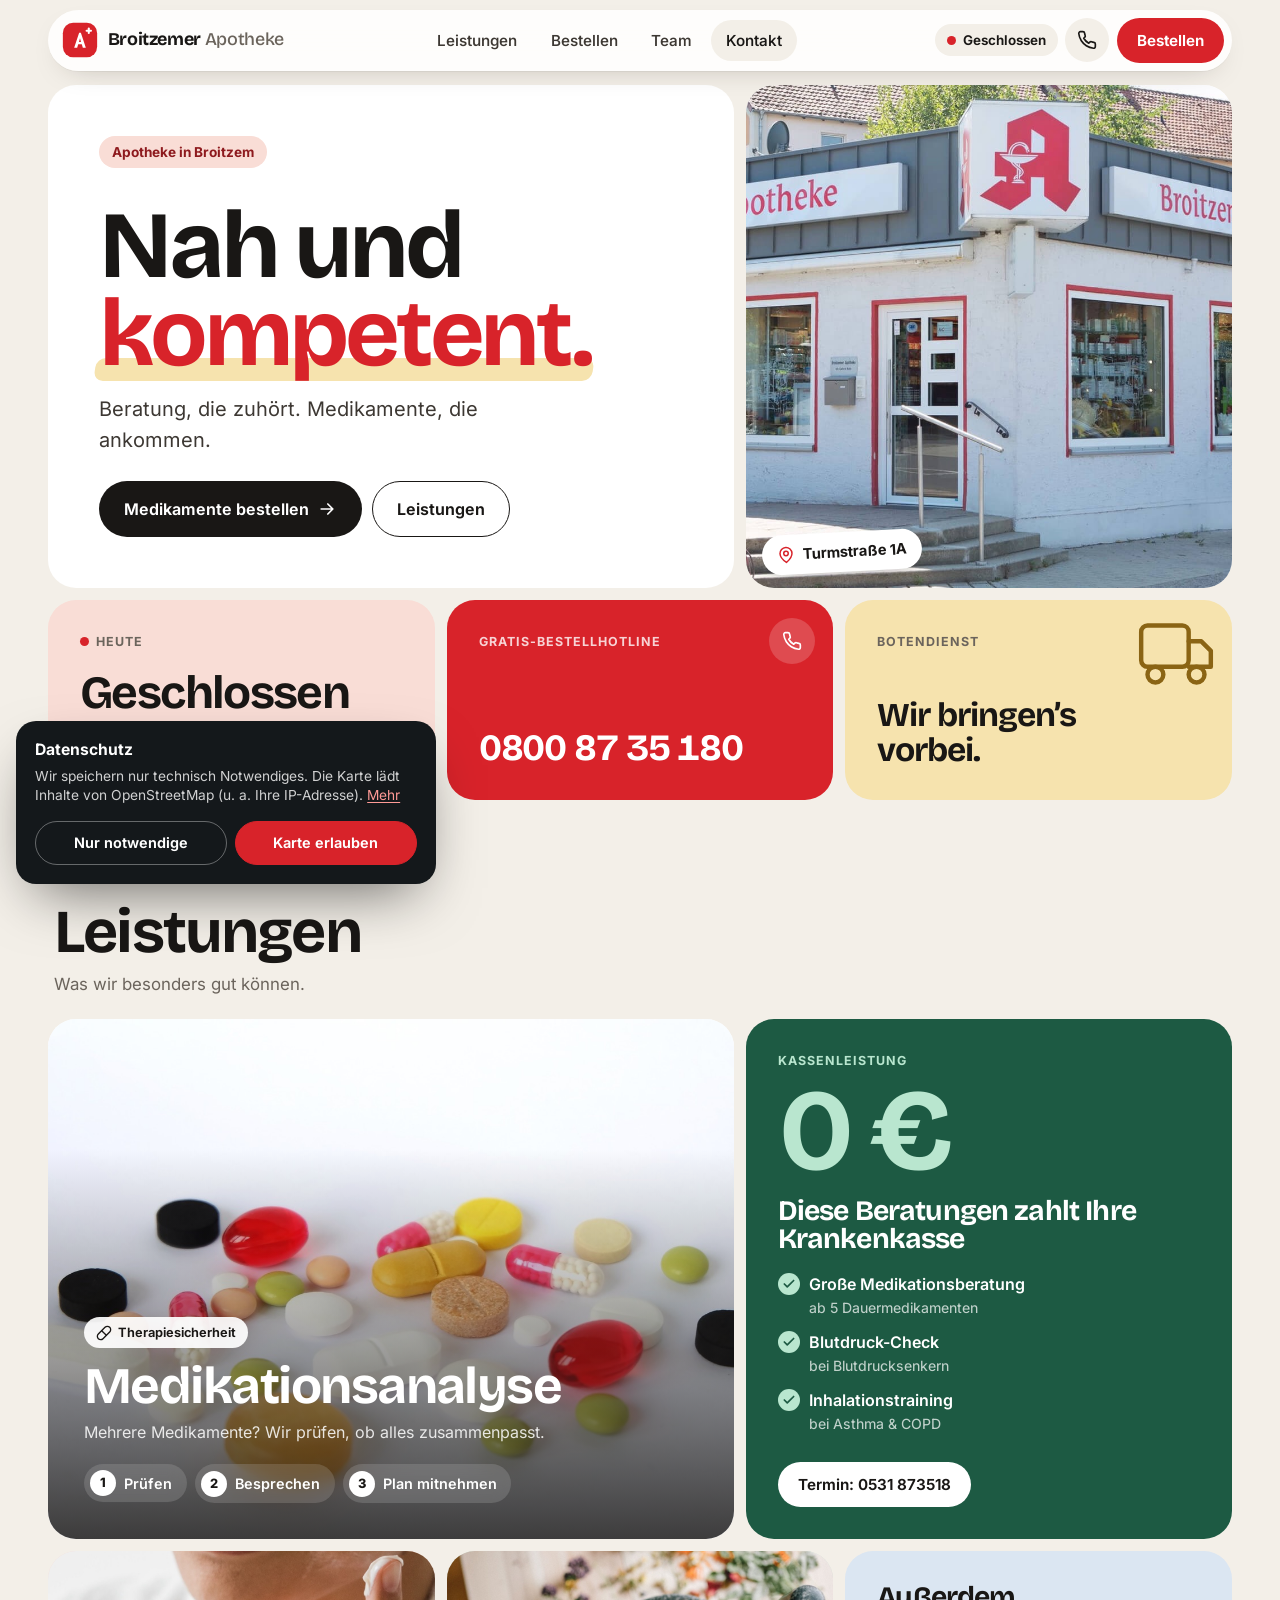
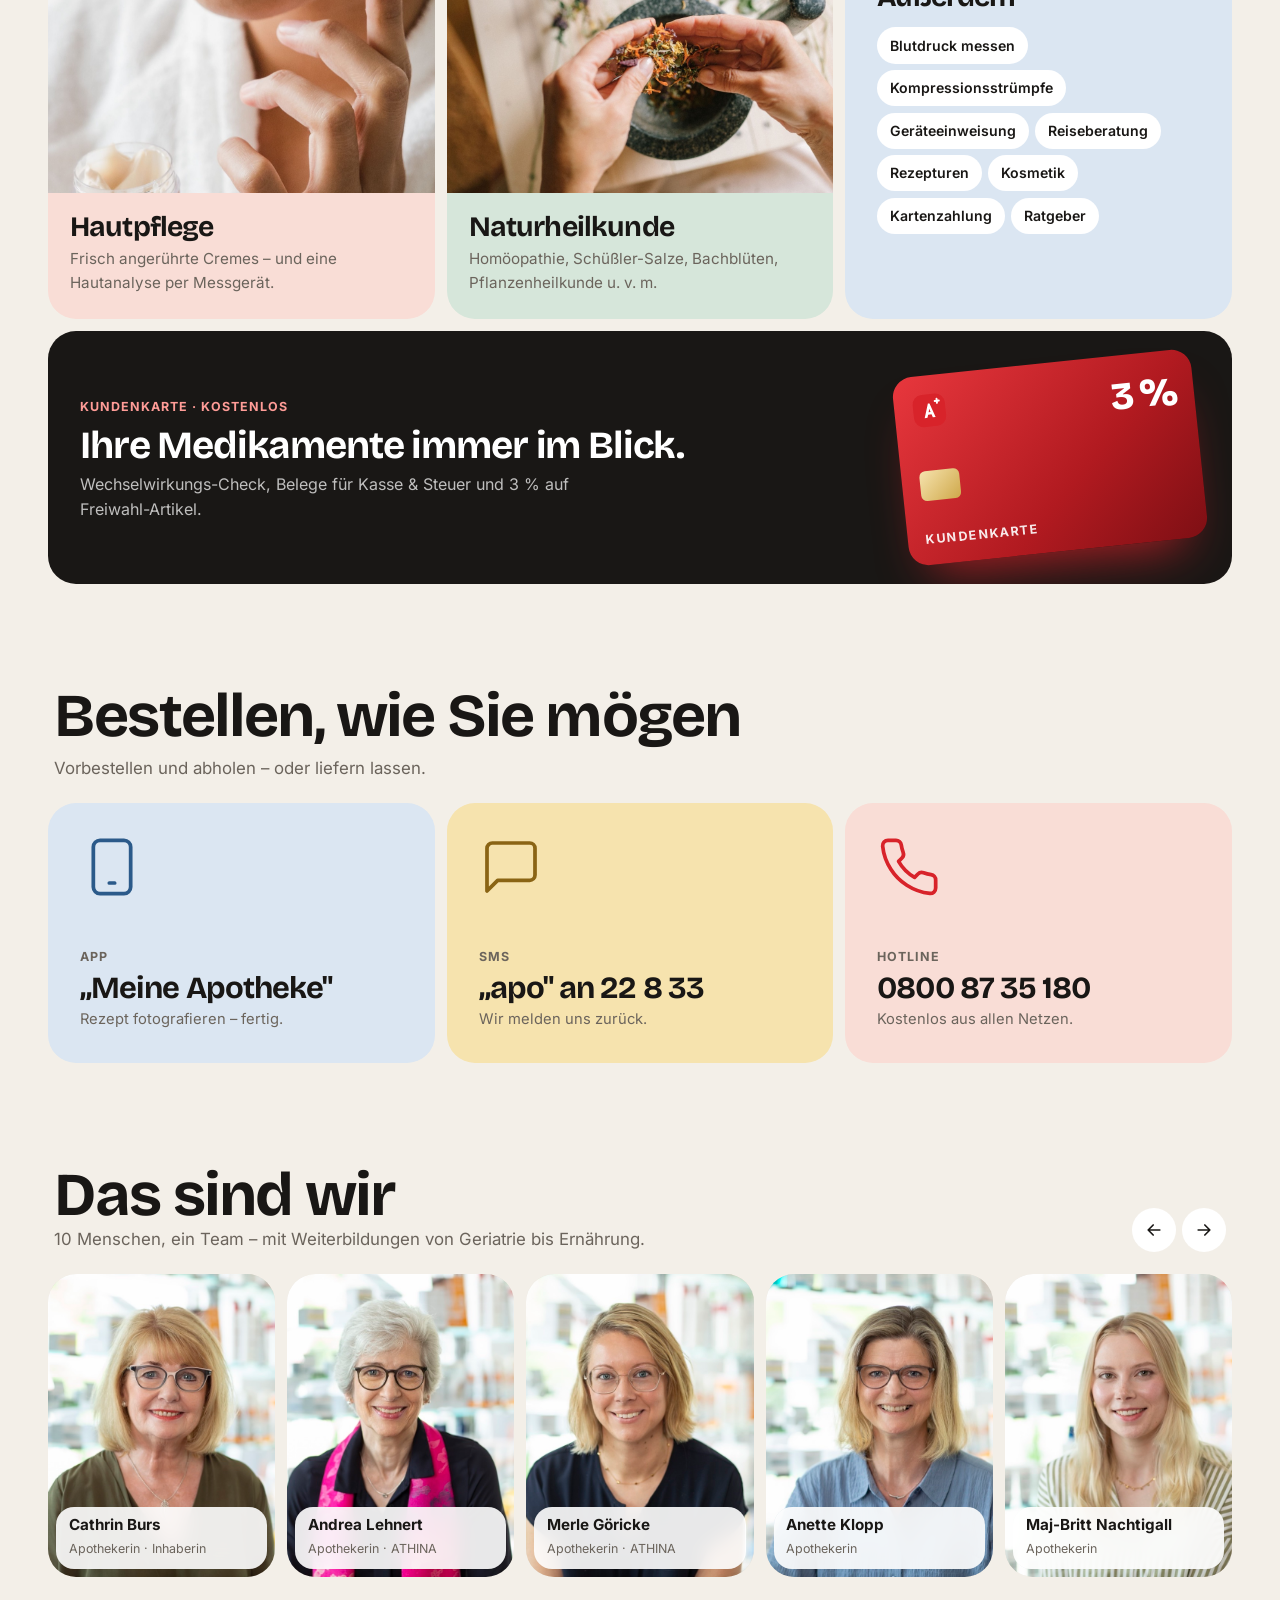
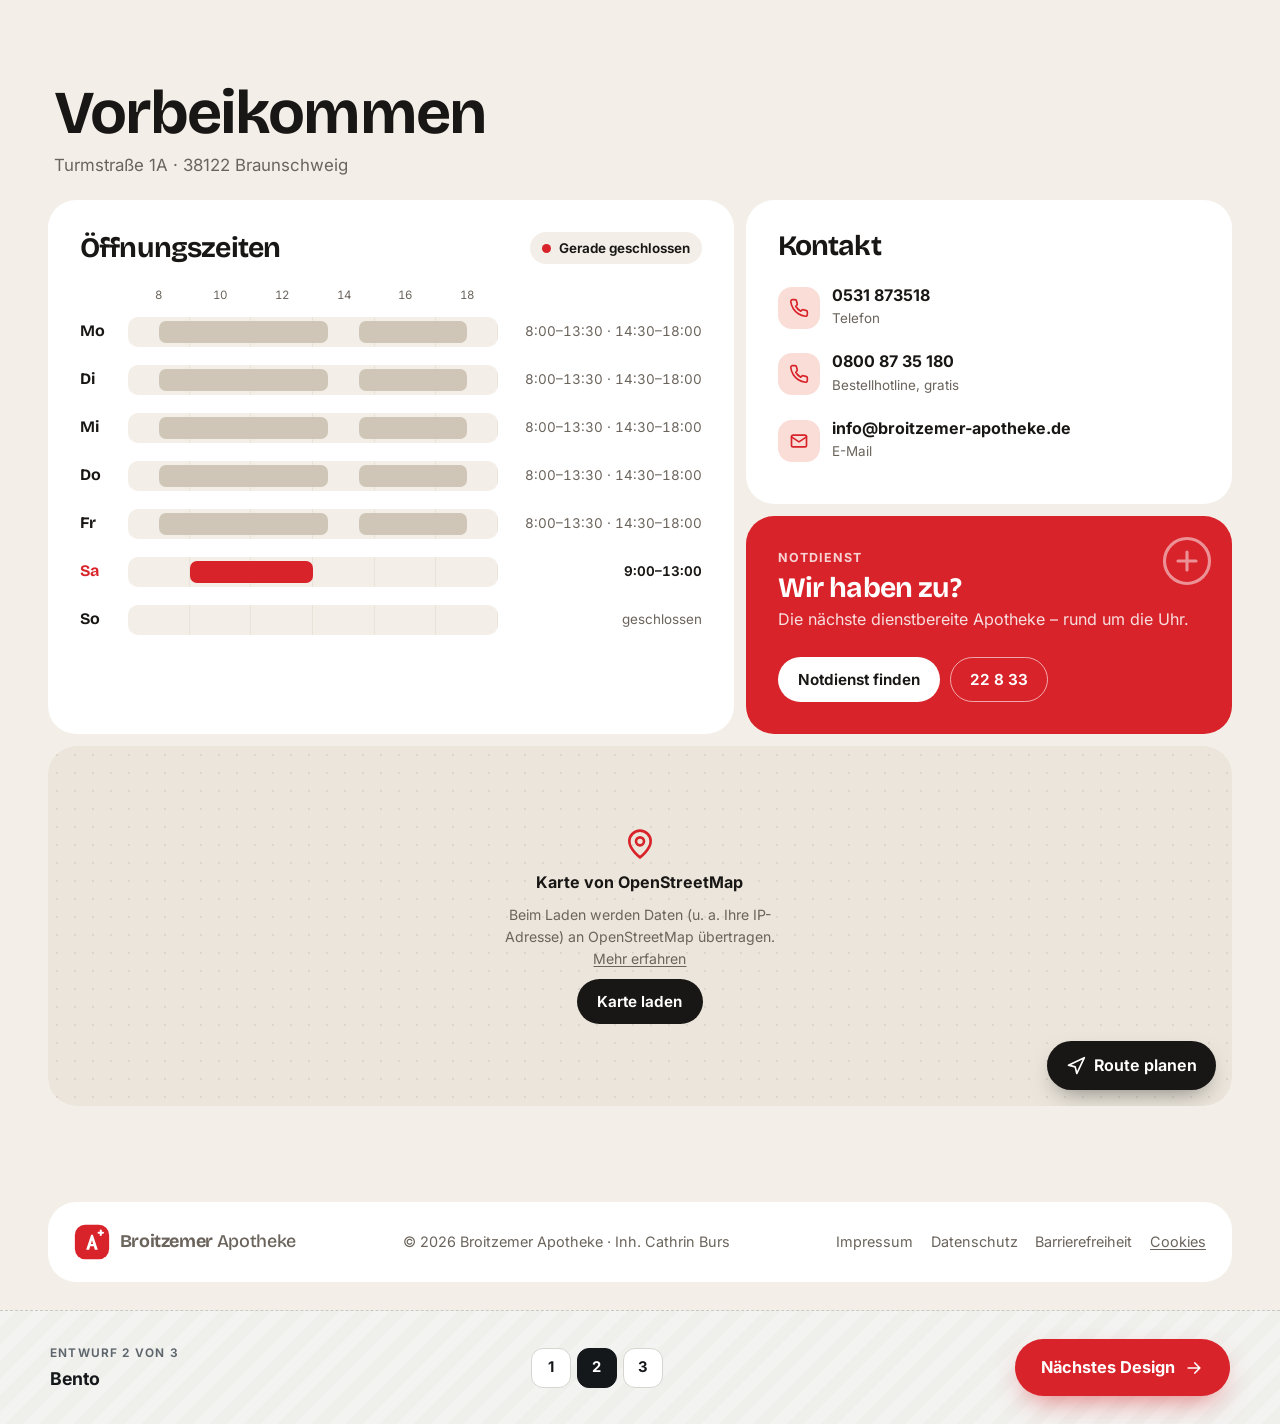
==== index2.html @ fd81f600 "Drei moderne Design-Entwürfe mit Intro-Pop-up und Entwurfs-Umschalter - Fix: Schnellzugriff-Kacheln " ====
<!DOCTYPE html>
<html lang="de">
<head>
  <meta charset="UTF-8" />
  <meta name="viewport" content="width=device-width, initial-scale=1.0, viewport-fit=cover" />
  <title>Broitzemer Apotheke Braunschweig – Entwurf 2 · Bento</title>
  <meta name="description" content="Broitzemer Apotheke in Braunschweig: persönliche Beratung, Medikationsanalyse, Hautpflege, Naturheilkunde, Botendienst und Online-Bestellung." />
  <meta name="theme-color" content="#f3efe8" />
  <meta name="robots" content="noindex" />
  <link rel="icon" href="assets/img/favicon.svg" type="image/svg+xml" />
  <link rel="preload" href="assets/fonts/bricolage-grotesque-latin-wght.woff2" as="font" type="font/woff2" crossorigin />
  <link rel="preload" href="assets/fonts/inter-latin-wght.woff2" as="font" type="font/woff2" crossorigin />
  <link rel="stylesheet" href="assets/css/fonts.css" />
  <link rel="stylesheet" href="assets/css/design2.css" />
  <link rel="stylesheet" href="assets/css/shared.css" />
</head>
<body class="d2">
  <svg class="sprite" aria-hidden="true" focusable="false" xmlns="http://www.w3.org/2000/svg">
    <symbol id="i-phone" viewBox="0 0 24 24"><path d="M22 16.92v3a2 2 0 0 1-2.18 2 19.79 19.79 0 0 1-8.63-3.07 19.5 19.5 0 0 1-6-6 19.79 19.79 0 0 1-3.07-8.67A2 2 0 0 1 4.11 2h3a2 2 0 0 1 2 1.72c.13.96.36 1.9.7 2.81a2 2 0 0 1-.45 2.11L8.09 9.91a16 16 0 0 0 6 6l1.27-1.27a2 2 0 0 1 2.11-.45c.91.34 1.85.57 2.81.7A2 2 0 0 1 22 16.92z"/></symbol>
    <symbol id="i-pin" viewBox="0 0 24 24"><path d="M20 10c0 6-8 12-8 12s-8-6-8-12a8 8 0 0 1 16 0z"/><circle cx="12" cy="10" r="3"/></symbol>
    <symbol id="i-mobile" viewBox="0 0 24 24"><rect x="5" y="2" width="14" height="20" rx="2.5"/><path d="M11 18h2"/></symbol>
    <symbol id="i-sms" viewBox="0 0 24 24"><path d="M21 15a2 2 0 0 1-2 2H7l-4 4V5a2 2 0 0 1 2-2h14a2 2 0 0 1 2 2z"/></symbol>
    <symbol id="i-truck" viewBox="0 0 24 24"><rect x="1" y="3" width="15" height="13" rx="2"/><path d="M16 8h4l3 3v5h-7"/><circle cx="5.5" cy="18.5" r="2.5"/><circle cx="18.5" cy="18.5" r="2.5"/></symbol>
    <symbol id="i-arrow" viewBox="0 0 24 24"><path d="M5 12h14M13 6l6 6-6 6"/></symbol>
    <symbol id="i-chev" viewBox="0 0 24 24"><path d="M9 18l6-6-6-6"/></symbol>
    <symbol id="i-pill" viewBox="0 0 24 24"><path d="m10.5 20.5 10-10a4.95 4.95 0 1 0-7-7l-10 10a4.95 4.95 0 1 0 7 7Z"/><path d="m8.5 8.5 7 7"/></symbol>
    <symbol id="i-drop" viewBox="0 0 24 24"><path d="M12 22a7 7 0 0 0 7-7c0-2-1-3.9-3-5.5s-3.5-4-4-6.5c-.5 2.5-2 4.9-4 6.5C6 11.1 5 13 5 15a7 7 0 0 0 7 7z"/></symbol>
    <symbol id="i-leaf" viewBox="0 0 24 24"><path d="M11 20A7 7 0 0 1 9.8 6.1C15.5 5 17 4.48 19 2c1 2 2 4.18 2 8 0 5.5-4.78 10-10 10z"/><path d="M2 21c0-3 1.85-5.36 5.08-6"/></symbol>
    <symbol id="i-grid" viewBox="0 0 24 24"><rect x="3" y="3" width="7" height="7" rx="1.5"/><rect x="14" y="3" width="7" height="7" rx="1.5"/><rect x="14" y="14" width="7" height="7" rx="1.5"/><rect x="3" y="14" width="7" height="7" rx="1.5"/></symbol>
    <symbol id="i-check" viewBox="0 0 24 24"><path d="M20 6 9 17l-5-5"/></symbol>
    <symbol id="i-clock" viewBox="0 0 24 24"><circle cx="12" cy="12" r="10"/><path d="M12 6v6l4 2"/></symbol>
    <symbol id="i-mail" viewBox="0 0 24 24"><rect x="3" y="5" width="18" height="14" rx="2"/><path d="m3 7 9 6 9-6"/></symbol>
    <symbol id="i-pulse" viewBox="0 0 24 24"><path d="M22 12h-4l-3 9L9 3l-3 9H2"/></symbol>
    <symbol id="i-sock" viewBox="0 0 24 24"><path d="M8 2h7v9l3.5 3.5a3.5 3.5 0 0 1-5 5L8 14z"/><path d="M8 6h7"/></symbol>
    <symbol id="i-device" viewBox="0 0 24 24"><rect x="6" y="2" width="12" height="20" rx="3"/><path d="M9 7h6M12 14v3M10.5 15.5h3"/></symbol>
    <symbol id="i-plane" viewBox="0 0 24 24"><path d="M17.8 19.2 16 11l3.5-3.5C21 6 21.5 4 21 3c-1-.5-3 0-4.5 1.5L13 8 4.8 6.2c-.5-.1-.9.1-1.1.5l-.3.5c-.2.5-.1 1 .3 1.3L9 12l-2 3H4l-1 1 3 2 2 3 1-1v-3l3-2 3.5 5.3c.3.4.8.5 1.3.3l.5-.2c.4-.3.6-.7.5-1.2z"/></symbol>
    <symbol id="i-flask" viewBox="0 0 24 24"><path d="M10 2v6.5L5 14a4 4 0 0 0 3.5 6h7A4 4 0 0 0 19 14l-5-5.5V2"/><path d="M8.5 2h7M7.5 14h9"/></symbol>
    <symbol id="i-sparkle" viewBox="0 0 24 24"><path d="M12 3l1.9 5.1L19 10l-5.1 1.9L12 17l-1.9-5.1L5 10l5.1-1.9z"/><path d="M19 15l.8 2.2L22 18l-2.2.8L19 21l-.8-2.2L16 18l2.2-.8z"/></symbol>
    <symbol id="i-card" viewBox="0 0 24 24"><rect x="2" y="5" width="20" height="14" rx="2"/><path d="M2 10h20"/></symbol>
    <symbol id="i-doc" viewBox="0 0 24 24"><path d="M14 2H6a2 2 0 0 0-2 2v16a2 2 0 0 0 2 2h12a2 2 0 0 0 2-2V8z"/><path d="M14 2v6h6M9 13h6M9 17h6"/></symbol>
    <symbol id="i-cross" viewBox="0 0 24 24"><circle cx="12" cy="12" r="10"/><path d="M12 8v8M8 12h8"/></symbol>
    <symbol id="i-nav" viewBox="0 0 24 24"><path d="M3 11l19-9-9 19-2-8-8-2z"/></symbol>
    <symbol id="i-bag" viewBox="0 0 24 24"><path d="M6 2 3 6v14a2 2 0 0 0 2 2h14a2 2 0 0 0 2-2V6l-3-4z"/><path d="M3 6h18M12 10v6M9 13h6"/></symbol>
    <symbol id="i-menu" viewBox="0 0 24 24"><path d="M4 7h16M4 12h16M4 17h16"/></symbol>
    <symbol id="i-x" viewBox="0 0 24 24"><path d="M18 6 6 18M6 6l12 12"/></symbol>
    <symbol id="i-home" viewBox="0 0 24 24"><path d="M3 10.5 12 3l9 7.5V20a1 1 0 0 1-1 1h-5v-6H9v6H4a1 1 0 0 1-1-1z"/></symbol>
    <symbol id="i-users" viewBox="0 0 24 24"><path d="M16 21v-2a4 4 0 0 0-4-4H6a4 4 0 0 0-4 4v2"/><circle cx="9" cy="7" r="4"/><path d="M22 21v-2a4 4 0 0 0-3-3.87M16 3.13a4 4 0 0 1 0 7.75"/></symbol>
    <symbol id="logo" viewBox="0 0 42 42"><rect x="1" y="1" width="40" height="40" rx="12" fill="#d8232a" stroke="none"/><path d="M14.2 30 L20 12.5 h2 L27.8 30 h-3.5 l-1.2-3.9 h-4.2 L17.7 30 z M19.8 23.3 h2.4 L21 19 z" fill="#fff" stroke="none"/><rect x="27.5" y="9" width="7.5" height="2.4" rx="1.2" fill="#fff" stroke="none"/><rect x="30.05" y="6.45" width="2.4" height="7.5" rx="1.2" fill="#fff" stroke="none"/></symbol>
  </svg>

  <a class="skip-link" href="#main">Zum Inhalt springen</a>

  <!-- ===================== HEADER (schwebende Pille) ===================== -->
  <header class="top" id="top" data-header>
    <div class="top-inner">
      <a href="#top" class="brand" aria-label="Broitzemer Apotheke – Startseite">
        <svg class="mark" aria-hidden="true"><use href="#logo"/></svg>
        <span>Broitzemer <em>Apotheke</em></span>
      </a>
      <nav class="top-nav" aria-label="Hauptnavigation" data-spy>
        <a href="#leistungen">Leistungen</a>
        <a href="#bestellen">Bestellen</a>
        <a href="#team">Team</a>
        <a href="#kontakt">Kontakt</a>
      </nav>
      <div class="top-cta">
        <span class="live" data-status role="status"><span class="dot" aria-hidden="true"></span><span data-status-short>…</span></span>
        <a href="tel:+49531873518" class="round" aria-label="Anrufen: 0531 873518"><svg class="i" aria-hidden="true"><use href="#i-phone"/></svg></a>
        <a href="#bestellen" class="pill pill-red">Bestellen</a>
      </div>
    </div>
  </header>

  <main id="main">
    <!-- ===================== HERO-BENTO ===================== -->
    <section class="wrap hero" aria-label="Willkommen">
      <div class="bento">
        <div class="tile t-intro">
          <span class="kicker">Apotheke in Broitzem</span>
          <h1>Nah und <mark>kompetent.</mark></h1>
          <p>Beratung, die zuhört. Medikamente, die ankommen.</p>
          <div class="actions">
            <a href="#bestellen" class="pill pill-ink pill-lg">Medikamente bestellen <svg class="i" aria-hidden="true"><use href="#i-arrow"/></svg></a>
            <a href="#leistungen" class="pill pill-line pill-lg">Leistungen</a>
          </div>
        </div>

        <figure class="tile t-photo">
          <img src="assets/img/aussenansicht.jpg" alt="Außenansicht der Broitzemer Apotheke an der Turmstraße" width="1400" height="900" fetchpriority="high">
          <figcaption class="sticker"><svg class="i" aria-hidden="true"><use href="#i-pin"/></svg>Turmstraße 1A</figcaption>
        </figure>

        <a class="tile t-status" href="#kontakt" data-status>
          <span class="tile-label"><span class="dot" aria-hidden="true"></span>Heute</span>
          <strong data-status-short>…</strong>
          <span class="t-status-sub" data-status-sub>Öffnungszeiten werden geladen</span>
          <span class="t-status-hours" data-status-hours></span>
        </a>

        <a class="tile t-hotline" href="tel:+498008735180">
          <span class="tile-label">Gratis-Bestellhotline</span>
          <strong>0800 87 35 180</strong>
          <span class="corner"><svg class="i" aria-hidden="true"><use href="#i-phone"/></svg></span>
        </a>

        <a class="tile t-deliver" href="#bestellen">
          <span class="tile-label">Botendienst</span>
          <strong>Wir bringen’s vorbei.</strong>
          <svg class="big-ic" aria-hidden="true"><use href="#i-truck"/></svg>
        </a>
      </div>
    </section>

    <!-- ===================== LEISTUNGEN ===================== -->
    <section class="wrap sec" id="leistungen">
      <header class="sec-head reveal">
        <h2>Leistungen</h2>
        <p>Was wir besonders gut können.</p>
      </header>

      <div class="bento">
        <article class="tile t-medi reveal" id="medikationsanalyse">
          <img src="assets/img/leistungen/medikationsanalyse.jpg" alt="" width="1200" height="960" loading="lazy">
          <div class="t-medi-body">
            <span class="tag tag-white"><svg class="i" aria-hidden="true"><use href="#i-pill"/></svg>Therapiesicherheit</span>
            <h3>Medikations&shy;analyse</h3>
            <p>Mehrere Medikamente? Wir prüfen, ob alles zusammenpasst.</p>
            <ol class="flow">
              <li><span>1</span>Prüfen</li>
              <li><span>2</span>Besprechen</li>
              <li><span>3</span>Plan mitnehmen</li>
            </ol>
          </div>
        </article>

        <article class="tile t-pdl reveal" id="pdl">
          <span class="tile-label">Kassenleistung</span>
          <strong class="zero">0&nbsp;€</strong>
          <h3>Diese Beratungen zahlt Ihre Krankenkasse</h3>
          <ul>
            <li><svg class="i" aria-hidden="true"><use href="#i-check"/></svg>Große Medikationsberatung <small>ab 5 Dauermedikamenten</small></li>
            <li><svg class="i" aria-hidden="true"><use href="#i-check"/></svg>Blutdruck-Check <small>bei Blutdrucksenkern</small></li>
            <li><svg class="i" aria-hidden="true"><use href="#i-check"/></svg>Inhalationstraining <small>bei Asthma &amp; COPD</small></li>
          </ul>
          <a href="tel:+49531873518" class="pill pill-white">Termin: 0531 873518</a>
        </article>

        <article class="tile t-card t-skin reveal" id="hautpflege">
          <div class="t-card-img"><img src="assets/img/leistungen/hautpflege.jpg" alt="" width="1200" height="960" loading="lazy"></div>
          <div class="t-card-body">
            <h3>Hautpflege</h3>
            <p>Frisch angerührte Cremes – und eine Hautanalyse per Messgerät.</p>
          </div>
        </article>

        <article class="tile t-card t-nature reveal" id="naturheilkunde">
          <div class="t-card-img"><img src="assets/img/leistungen/naturheilkunde.jpg" alt="" width="1200" height="960" loading="lazy"></div>
          <div class="t-card-body">
            <h3>Naturheilkunde</h3>
            <p>Homöopathie, Schüßler-Salze, Bachblüten, Pflanzenheilkunde u.&nbsp;v.&nbsp;m.</p>
          </div>
        </article>

        <article class="tile t-more reveal" id="service">
          <h3>Außerdem</h3>
          <ul class="chips">
            <li>Blutdruck messen</li><li>Kompressions&shy;strümpfe</li><li>Geräte&shy;einweisung</li><li>Reise&shy;beratung</li><li>Rezepturen</li><li>Kosmetik</li><li>Karten&shy;zahlung</li><li>Ratgeber</li>
          </ul>
        </article>

        <article class="tile t-club reveal">
          <div class="club-text">
            <span class="tile-label">Kundenkarte · kostenlos</span>
            <h3>Ihre Medikamente immer im Blick.</h3>
            <p>Wechselwirkungs-Check, Belege für Kasse &amp; Steuer und 3&nbsp;% auf Freiwahl-Artikel.</p>
          </div>
          <div class="club-card" aria-hidden="true">
            <svg class="mark"><use href="#logo"/></svg>
            <span class="club-pct">3&nbsp;%</span>
            <span class="club-name">Kundenkarte</span>
            <span class="club-chip"></span>
          </div>
        </article>
      </div>
    </section>

    <!-- ===================== BESTELLEN ===================== -->
    <section class="wrap sec" id="bestellen">
      <header class="sec-head reveal">
        <h2>Bestellen, wie Sie mögen</h2>
        <p>Vorbestellen und abholen – oder liefern lassen.</p>
      </header>
      <div class="ways">
        <a class="tile way w-app reveal" href="#bestellen">
          <svg class="big-ic" aria-hidden="true"><use href="#i-mobile"/></svg>
          <span class="tile-label">App</span>
          <strong>„Meine Apotheke"</strong>
          <small>Rezept fotografieren – fertig.</small>
        </a>
        <a class="tile way w-sms reveal" href="sms:22833?body=apo">
          <svg class="big-ic" aria-hidden="true"><use href="#i-sms"/></svg>
          <span class="tile-label">SMS</span>
          <strong>„apo" an 22 8 33</strong>
          <small>Wir melden uns zurück.</small>
        </a>
        <a class="tile way w-tel reveal" href="tel:+498008735180">
          <svg class="big-ic" aria-hidden="true"><use href="#i-phone"/></svg>
          <span class="tile-label">Hotline</span>
          <strong>0800 87 35 180</strong>
          <small>Kostenlos aus allen Netzen.</small>
        </a>
      </div>
    </section>

    <!-- ===================== TEAM ===================== -->
    <section class="wrap sec" id="team" data-carousel>
      <header class="sec-head sec-head-split reveal">
        <div>
          <h2>Das sind wir</h2>
          <p>10 Menschen, ein Team – mit Weiterbildungen von Geriatrie bis Ernährung.</p>
        </div>
        <div class="car-btns">
          <button type="button" class="round" data-prev aria-label="Zurück blättern"><svg class="i flip" aria-hidden="true"><use href="#i-arrow"/></svg></button>
          <button type="button" class="round" data-next aria-label="Weiter blättern"><svg class="i" aria-hidden="true"><use href="#i-arrow"/></svg></button>
        </div>
      </header>
      <div class="team-car">
        <ul class="team" data-track tabindex="0" aria-label="Teammitglieder">
          <li><img src="assets/img/team/cathrin-burs.jpg" alt="" width="640" height="800" loading="lazy"><span><b>Cathrin Burs</b><small>Apothekerin · Inhaberin</small></span></li>
          <li><img src="assets/img/team/andrea-lehnert.jpg" alt="" width="640" height="800" loading="lazy"><span><b>Andrea Lehnert</b><small>Apothekerin · ATHINA</small></span></li>
          <li><img src="assets/img/team/merle-goericke.jpg" alt="" width="640" height="800" loading="lazy"><span><b>Merle Göricke</b><small>Apothekerin · ATHINA</small></span></li>
          <li><img src="assets/img/team/anette-klopp.jpg" alt="" width="640" height="800" loading="lazy"><span><b>Anette Klopp</b><small>Apothekerin</small></span></li>
          <li><img src="assets/img/team/maj-britt-nachtigall.jpg" alt="" width="640" height="800" loading="lazy"><span><b>Maj-Britt Nachtigall</b><small>Apothekerin</small></span></li>
          <li><img src="assets/img/team/sarah-muehlbrandt.jpg" alt="" width="640" height="800" loading="lazy"><span><b>Sarah Mühlbrandt</b><small>PTA</small></span></li>
          <li><img src="assets/img/team/silke-lutz.jpg" alt="" width="640" height="800" loading="lazy"><span><b>Silke Lutz</b><small>PTA</small></span></li>
          <li><img src="assets/img/team/julia-bertram.jpg" alt="" width="640" height="800" loading="lazy"><span><b>Julia Bertram</b><small>PTA</small></span></li>
          <li><img src="assets/img/team/paulin-stauder.jpg" alt="" width="640" height="800" loading="lazy"><span><b>Paulin Stauder</b><small>PTA</small></span></li>
          <li><img src="assets/img/team/angie-breuer.jpg" alt="" width="640" height="800" loading="lazy"><span><b>Angie Breuer</b><small>PTA</small></span></li>
        </ul>
      </div>
    </section>

    <!-- ===================== KONTAKT ===================== -->
    <section class="wrap sec" id="kontakt">
      <header class="sec-head reveal">
        <h2>Vorbeikommen</h2>
        <p>Turmstraße 1A · 38122 Braunschweig</p>
      </header>

      <div class="bento">
        <div class="tile t-week reveal" id="oeffnungszeiten">
          <div class="t-week-head">
            <h3>Öffnungszeiten</h3>
            <span class="live" data-status><span class="dot" aria-hidden="true"></span><span data-status-label>…</span></span>
          </div>
          <div class="week" data-hours data-now-line>
            <div class="wk-axis" aria-hidden="true"><span style="--h:8">8</span><span style="--h:10">10</span><span style="--h:12">12</span><span style="--h:14">14</span><span style="--h:16">16</span><span style="--h:18">18</span></div>
            <div class="wk" data-day="1"><b>Mo</b><div class="track" aria-hidden="true"><i style="--s:480;--e:810"></i><i style="--s:870;--e:1080"></i></div><small>8:00–13:30 · 14:30–18:00</small></div>
            <div class="wk" data-day="2"><b>Di</b><div class="track" aria-hidden="true"><i style="--s:480;--e:810"></i><i style="--s:870;--e:1080"></i></div><small>8:00–13:30 · 14:30–18:00</small></div>
            <div class="wk" data-day="3"><b>Mi</b><div class="track" aria-hidden="true"><i style="--s:480;--e:810"></i><i style="--s:870;--e:1080"></i></div><small>8:00–13:30 · 14:30–18:00</small></div>
            <div class="wk" data-day="4"><b>Do</b><div class="track" aria-hidden="true"><i style="--s:480;--e:810"></i><i style="--s:870;--e:1080"></i></div><small>8:00–13:30 · 14:30–18:00</small></div>
            <div class="wk" data-day="5"><b>Fr</b><div class="track" aria-hidden="true"><i style="--s:480;--e:810"></i><i style="--s:870;--e:1080"></i></div><small>8:00–13:30 · 14:30–18:00</small></div>
            <div class="wk" data-day="6"><b>Sa</b><div class="track" aria-hidden="true"><i style="--s:540;--e:780"></i></div><small>9:00–13:00</small></div>
            <div class="wk" data-day="0"><b>So</b><div class="track" aria-hidden="true"></div><small>geschlossen</small></div>
          </div>
        </div>

        <div class="tile t-contact reveal">
          <h3>Kontakt</h3>
          <a href="tel:+49531873518"><svg class="i" aria-hidden="true"><use href="#i-phone"/></svg><span><b>0531 873518</b><small>Telefon</small></span></a>
          <a href="tel:+498008735180"><svg class="i" aria-hidden="true"><use href="#i-phone"/></svg><span><b>0800 87 35 180</b><small>Bestellhotline, gratis</small></span></a>
          <a href="mailto:info@broitzemer-apotheke.de"><svg class="i" aria-hidden="true"><use href="#i-mail"/></svg><span><b>info@broitzemer-apotheke.de</b><small>E-Mail</small></span></a>
        </div>

        <div class="tile t-emergency reveal">
          <svg class="big-ic" aria-hidden="true"><use href="#i-cross"/></svg>
          <span class="tile-label">Notdienst</span>
          <h3>Wir haben zu?</h3>
          <p>Die nächste dienstbereite Apotheke – rund um die Uhr.</p>
          <div class="actions">
            <a class="pill pill-white" href="https://www.aponet.de/apotheke/notdienstsuche" target="_blank" rel="noopener" aria-label="Notdienst-Apotheke bei aponet.de finden (öffnet in neuem Tab)">Notdienst finden</a>
            <a class="pill pill-ghost-w" href="tel:22833">22 8 33</a>
          </div>
        </div>

        <div class="tile t-map reveal">
          <div class="map-embed" id="mapEmbed" data-src="https://www.openstreetmap.org/export/embed.html?bbox=10.4726%2C52.2304%2C10.4886%2C52.2374&amp;layer=mapnik&amp;marker=52.2339%2C10.4806">
            <div class="map-consent" id="mapConsent">
              <svg class="i" aria-hidden="true"><use href="#i-pin"/></svg>
              <b>Karte von OpenStreetMap</b>
              <p>Beim Laden werden Daten (u.&nbsp;a. Ihre IP-Adresse) an OpenStreetMap übertragen. <a href="datenschutz.html">Mehr erfahren</a></p>
              <button type="button" class="pill pill-ink" id="mapLoadBtn">Karte laden</button>
            </div>
          </div>
          <a class="map-route" href="https://www.google.com/maps/search/?api=1&amp;query=Broitzemer+Apotheke+Turmstra%C3%9Fe+1A+38122+Braunschweig" target="_blank" rel="noopener" aria-label="Route planen (öffnet Google Maps in neuem Tab)"><svg class="i" aria-hidden="true"><use href="#i-nav"/></svg>Route planen</a>
        </div>
      </div>
    </section>
  </main>

  <!-- ===================== FOOTER ===================== -->
  <footer class="wrap foot">
    <div class="foot-inner">
      <a href="#top" class="brand"><svg class="mark" aria-hidden="true"><use href="#logo"/></svg><span>Broitzemer <em>Apotheke</em></span></a>
      <span class="foot-copy">© <span data-year>2026</span> Broitzemer Apotheke · Inh. Cathrin Burs</span>
      <span class="foot-links">
        <a href="impressum.html">Impressum</a>
        <a href="datenschutz.html">Datenschutz</a>
        <a href="barrierefreiheit.html">Barrierefreiheit</a>
        <button type="button" class="cookie-settings-btn" id="cookieSettings">Cookies</button>
      </span>
    </div>
  </footer>

  <!-- ===================== ENTWURFS-UMSCHALTER ===================== -->
  <nav class="ds-switch" aria-label="Design-Entwürfe">
    <div class="ds-inner">
      <div class="ds-label"><small>Entwurf 2 von 3</small><b>Bento</b></div>
      <div class="ds-dots">
        <a href="index.html" aria-label="Entwurf 1">1</a>
        <a href="index2.html" aria-current="page" aria-label="Entwurf 2">2</a>
        <a href="index3.html" aria-label="Entwurf 3">3</a>
      </div>
      <a class="ds-next" href="index3.html">Nächstes Design <svg class="i" aria-hidden="true"><use href="#i-arrow"/></svg></a>
    </div>
  </nav>

  <!-- ===================== APP-TAB-LEISTE (mobil) ===================== -->
  <nav class="tabbar" aria-label="Schnellnavigation" data-spy>
    <a href="#top"><svg class="i" aria-hidden="true"><use href="#i-home"/></svg>Start</a>
    <a href="#leistungen"><svg class="i" aria-hidden="true"><use href="#i-grid"/></svg>Leistungen</a>
    <a href="#bestellen" class="tab-main"><span><svg class="i" aria-hidden="true"><use href="#i-bag"/></svg></span>Bestellen</a>
    <a href="#team"><svg class="i" aria-hidden="true"><use href="#i-users"/></svg>Team</a>
    <a href="#kontakt"><svg class="i" aria-hidden="true"><use href="#i-pin"/></svg>Kontakt</a>
  </nav>

  <!-- ===================== COOKIE-HINWEIS ===================== -->
  <div class="cookie-banner" id="cookieBanner" role="region" aria-label="Hinweis zu Datenschutz" hidden>
    <b>Datenschutz</b>
    <p>Wir speichern nur technisch Notwendiges. Die Karte lädt Inhalte von OpenStreetMap (u.&nbsp;a. Ihre IP-Adresse). <a href="datenschutz.html">Mehr</a></p>
    <div class="cookie-actions">
      <button type="button" id="cookieEssential">Nur notwendige</button>
      <button type="button" class="primary" id="cookieAll">Karte erlauben</button>
    </div>
  </div>

  <script src="assets/js/main.js" defer></script>
</body>
</html>
---- assets/css/fonts.css ----
/* Lokale, variable Web-Schriften (latin) – selbst gehostet statt Google Fonts CDN (DSGVO).
   Alle Schriften: SIL Open Font License 1.1 */
@font-face {
  font-family: "Plus Jakarta Sans";
  font-style: normal;
  font-weight: 200 800;
  font-display: swap;
  src: url("../fonts/plus-jakarta-sans-latin-wght.woff2") format("woff2");
  unicode-range: U+0000-00FF, U+0131, U+0152-0153, U+02BB-02BC, U+02C6, U+02DA, U+02DC, U+0304, U+0308, U+0329, U+2000-206F, U+20AC, U+2122, U+2191, U+2193, U+2212, U+2215, U+FEFF, U+FFFD;
}

@font-face {
  font-family: "Inter";
  font-style: normal;
  font-weight: 100 900;
  font-display: swap;
  src: url("../fonts/inter-latin-wght.woff2") format("woff2");
  unicode-range: U+0000-00FF, U+0131, U+0152-0153, U+02BB-02BC, U+02C6, U+02DA, U+02DC, U+0304, U+0308, U+0329, U+2000-206F, U+20AC, U+2122, U+2191, U+2193, U+2212, U+2215, U+FEFF, U+FFFD;
}

@font-face {
  font-family: "Bricolage Grotesque";
  font-style: normal;
  font-weight: 200 800;
  font-display: swap;
  src: url("../fonts/bricolage-grotesque-latin-wght.woff2") format("woff2");
  unicode-range: U+0000-00FF, U+0131, U+0152-0153, U+02BB-02BC, U+02C6, U+02DA, U+02DC, U+0304, U+0308, U+0329, U+2000-206F, U+20AC, U+2122, U+2191, U+2193, U+2212, U+2215, U+FEFF, U+FFFD;
}

@font-face {
  font-family: "Outfit";
  font-style: normal;
  font-weight: 100 900;
  font-display: swap;
  src: url("../fonts/outfit-latin-wght.woff2") format("woff2");
  unicode-range: U+0000-00FF, U+0131, U+0152-0153, U+02BB-02BC, U+02C6, U+02DA, U+02DC, U+0304, U+0308, U+0329, U+2000-206F, U+20AC, U+2122, U+2191, U+2193, U+2212, U+2215, U+FEFF, U+FFFD;
}
---- assets/css/design2.css ----
/* =========================================================
   Broitzemer Apotheke – Entwurf 2 „Bento“
   Modulare Kacheln, warme Papier-Töne, App-Gefühl auf dem Handy.
   Schriften: Bricolage Grotesque (Headlines) + Inter (Text)
   ========================================================= */

:root {
  --paper: #f3efe8;
  --tile: #ffffff;
  --ink: #191715;
  --ink-2: #3d3833;
  --muted: #6b645c;
  --line: #e4ddd2;
  --red: #d8232a;
  --red-dark: #b71c22;
  --blush: #f9ddd6;
  --sage: #d6e6da;
  --sage-d: #1d5a43;
  --butter: #f6e3ae;
  --sky: #dbe6f2;

  --r: 28px;
  --gap: 12px;
  --font: "Inter", system-ui, -apple-system, "Segoe UI", Roboto, sans-serif;
  --display: "Bricolage Grotesque", "Inter", system-ui, sans-serif;
}

*, *::before, *::after { box-sizing: border-box; }
* { margin: 0; }
html { scroll-behavior: smooth; -webkit-text-size-adjust: 100%; }
body { font-family: var(--font); background: var(--paper); color: var(--ink); line-height: 1.55; -webkit-font-smoothing: antialiased; overflow-x: hidden; }
img, svg { display: block; max-width: 100%; }
img { height: auto; }
a { color: inherit; text-decoration: none; }
button { font: inherit; cursor: pointer; }
ul, ol { list-style: none; padding: 0; }
:focus-visible { outline: 3px solid var(--red); outline-offset: 3px; border-radius: 8px; }
[id] { scroll-margin-top: 96px; }
@media (prefers-reduced-motion: reduce) {
  html { scroll-behavior: auto; }
  *, *::before, *::after { animation-duration: .001ms !important; animation-iteration-count: 1 !important; transition-duration: .001ms !important; }
}
.sprite { position: absolute; width: 0; height: 0; overflow: hidden; }
.i { width: 20px; height: 20px; fill: none; stroke: currentColor; stroke-width: 2; stroke-linecap: round; stroke-linejoin: round; flex: none; }
.i.flip { transform: scaleX(-1); }

h1, h2, h3 { font-family: var(--display); font-weight: 700; letter-spacing: -.03em; line-height: 1; }
p { color: var(--ink-2); }

.wrap { width: 100%; max-width: 1240px; margin-inline: auto; padding-inline: clamp(12px, 3vw, 28px); }
.sec { padding-top: clamp(56px, 8vw, 110px); }
.sec-head { display: grid; gap: .5rem; margin-bottom: 22px; padding-inline: 6px; }
.sec-head h2 { font-size: clamp(2.2rem, 5.5vw, 3.8rem); }
.sec-head p { color: var(--muted); font-size: 1.05rem; }
.sec-head-split { grid-template-columns: 1fr auto; align-items: end; }

/* ---------- Pills / Buttons ---------- */
.pill {
  display: inline-flex; align-items: center; justify-content: center; gap: .5rem;
  min-height: 44px; padding: .6rem 1.2rem; border-radius: 999px; border: 1.5px solid transparent;
  font-weight: 650; font-size: .95rem; white-space: nowrap; transition: transform .15s ease, background .2s ease;
}
.pill:hover { transform: translateY(-1px); }
.pill-lg { min-height: 54px; padding: .9rem 1.5rem; font-size: 1rem; }
.pill-red { background: var(--red); color: #fff; }
.pill-red:hover { background: var(--red-dark); }
.pill-ink { background: var(--ink); color: #fff; }
.pill-ink:hover { background: var(--red); }
.pill-line { border-color: var(--ink); color: var(--ink); }
.pill-white { background: #fff; color: var(--ink); }
.pill-ghost-w { border-color: rgba(255,255,255,.6); color: #fff; }
.round {
  width: 44px; height: 44px; border-radius: 50%; display: grid; place-items: center; flex: none;
  background: var(--paper); border: 0; color: var(--ink); transition: background .2s ease;
}
.round:hover { background: var(--blush); }

/* ---------- Live-Status ---------- */
.dot { width: 9px; height: 9px; border-radius: 50%; background: var(--muted); flex: none; position: relative; }
.is-open .dot { background: #1fa36a; }
.is-open .dot::after { content: ""; position: absolute; inset: 0; border-radius: 50%; background: inherit; animation: ping 2s ease-out infinite; }
.is-closed .dot { background: var(--red); }
@keyframes ping { to { transform: scale(3); opacity: 0; } }
.live { display: inline-flex; align-items: center; gap: .45rem; padding: .35rem .75rem; border-radius: 999px; background: var(--paper); font-size: .84rem; font-weight: 650; white-space: nowrap; }
.live.is-open { background: var(--sage); color: var(--sage-d); }

/* =========================================================
   HEADER – schwebende Pille
   ========================================================= */
.top { position: sticky; top: 10px; z-index: 100; padding-inline: clamp(12px, 3vw, 28px); margin-top: 10px; }
.top-inner {
  max-width: 1184px; margin-inline: auto; display: flex; align-items: center; justify-content: space-between; gap: 1rem;
  padding: 8px 8px 8px 14px; border-radius: 999px; background: rgba(255,255,255,.86);
  backdrop-filter: blur(16px) saturate(1.5); -webkit-backdrop-filter: blur(16px) saturate(1.5);
  box-shadow: 0 1px 0 rgba(0,0,0,.04), 0 10px 30px -18px rgba(40,30,20,.35);
}
.brand { display: inline-flex; align-items: center; gap: .6rem; font-family: var(--display); font-weight: 700; font-size: 1.12rem; letter-spacing: -.02em; }
.brand .mark { width: 36px; height: 36px; }
.brand em { font-style: normal; color: var(--muted); font-weight: 500; }
.top-nav { display: flex; gap: .2rem; }
.top-nav a { padding: .55rem .95rem; border-radius: 999px; font-weight: 550; font-size: .95rem; color: var(--ink-2); }
.top-nav a:hover, .top-nav a.active { background: var(--paper); color: var(--ink); }
.top-cta { display: flex; align-items: center; gap: .45rem; }

/* =========================================================
   BENTO-RASTER
   ========================================================= */
.bento { display: grid; grid-template-columns: repeat(12, 1fr); gap: var(--gap); }
.tile {
  position: relative; overflow: hidden; border-radius: var(--r); background: var(--tile);
  padding: clamp(20px, 2.6vw, 32px); display: flex; flex-direction: column;
  transition: transform .25s ease, box-shadow .25s ease;
}
a.tile:hover { transform: translateY(-3px); box-shadow: 0 20px 40px -24px rgba(40,30,20,.45); }
.tile-label { display: inline-flex; align-items: center; gap: .45rem; font-size: .78rem; font-weight: 700; letter-spacing: .08em; text-transform: uppercase; color: var(--muted); }
.tile h3 { font-size: clamp(1.4rem, 2.2vw, 1.8rem); }
.big-ic { width: 64px; height: 64px; fill: none; stroke: currentColor; stroke-width: 1.4; stroke-linecap: round; stroke-linejoin: round; }
.tag { display: inline-flex; align-items: center; gap: .4rem; padding: .35rem .75rem; border-radius: 999px; font-size: .8rem; font-weight: 650; }
.tag .i { width: 16px; height: 16px; }
.tag-white { background: rgba(255,255,255,.92); color: var(--ink); }

/* ---------- Hero ---------- */
.hero { padding-top: 14px; }
.t-intro { grid-column: 1 / 8; grid-row: 1 / 3; justify-content: flex-end; min-height: 460px; padding: clamp(24px, 4vw, 52px); }
.kicker { display: inline-flex; align-self: flex-start; padding: .35rem .8rem; border-radius: 999px; background: var(--blush); color: #8e1a1e; font-weight: 700; font-size: .85rem; margin-bottom: auto; }
.t-intro h1 { font-size: clamp(3rem, 7.4vw, 6.4rem); letter-spacing: -.045em; line-height: .92; margin-top: 2.2rem; }
.t-intro mark { background: none; color: var(--red); position: relative; white-space: nowrap; }
.t-intro mark::after {
  content: ""; position: absolute; left: -.04em; right: -.04em; bottom: .1em; height: .24em; z-index: -1;
  background: var(--butter); border-radius: .1em; transform: skewX(-8deg);
}
.t-intro h1 { position: relative; z-index: 0; }
.t-intro p { margin-top: 1rem; font-size: clamp(1.05rem, 1.6vw, 1.25rem); max-width: 26rem; }
.actions { display: flex; flex-wrap: wrap; gap: .6rem; margin-top: 1.6rem; }

.t-photo { grid-column: 8 / 13; grid-row: 1 / 3; padding: 0; margin: 0; }
.t-photo img { width: 100%; height: 100%; object-fit: cover; object-position: 50% 40%; }
.sticker {
  position: absolute; left: 16px; bottom: 16px; display: inline-flex; align-items: center; gap: .45rem;
  padding: .55rem .95rem; border-radius: 999px; background: #fff; font-weight: 700; font-size: .92rem;
  box-shadow: 0 10px 24px -12px rgba(0,0,0,.4); transform: rotate(-3deg);
}
.sticker .i { color: var(--red); width: 18px; height: 18px; }

.t-status { grid-column: 1 / 5; background: var(--blush); min-height: 200px; }
.t-status.is-open { background: var(--sage); }
.t-status strong { font-family: var(--display); font-size: clamp(2rem, 3.6vw, 3rem); letter-spacing: -.035em; line-height: 1; margin-top: auto; }
.t-status-sub { font-weight: 600; margin-top: .35rem; }
.t-status-hours { font-size: .85rem; color: var(--muted); font-variant-numeric: tabular-nums; }
.t-status.is-open .t-status-sub { color: var(--sage-d); }

.t-hotline { grid-column: 5 / 9; background: var(--red); color: #fff; min-height: 200px; }
.t-hotline .tile-label { color: rgba(255,255,255,.8); }
.t-hotline strong { font-family: var(--display); font-size: clamp(1.7rem, 2.9vw, 2.5rem); letter-spacing: -.03em; line-height: 1.05; margin-top: auto; font-variant-numeric: tabular-nums; }
.corner { position: absolute; right: 18px; top: 18px; width: 46px; height: 46px; border-radius: 50%; display: grid; place-items: center; background: rgba(255,255,255,.18); }

.t-deliver { grid-column: 9 / 13; background: var(--butter); min-height: 200px; }
.t-deliver strong { font-family: var(--display); font-size: clamp(1.6rem, 2.6vw, 2.2rem); letter-spacing: -.03em; line-height: 1.05; margin-top: auto; max-width: 11ch; }
.t-deliver .big-ic { position: absolute; right: 18px; top: 16px; width: 76px; height: 76px; color: #8a6414; transition: transform .5s ease; }
.t-deliver:hover .big-ic { transform: translateX(10px); }

/* ---------- Leistungen ---------- */
.t-medi { grid-column: 1 / 8; grid-row: span 2; padding: 0; min-height: 520px; color: #fff; justify-content: flex-end; }
.t-medi > img { position: absolute; inset: 0; width: 100%; height: 100%; object-fit: cover; transition: transform .8s ease; }
.t-medi:hover > img { transform: scale(1.04); }
.t-medi::after { content: ""; position: absolute; inset: 0; background: linear-gradient(180deg, rgba(25,23,21,0) 25%, rgba(25,23,21,.82) 100%); }
.t-medi-body { position: relative; z-index: 1; padding: clamp(20px, 3vw, 36px); }
.t-medi h3 { font-size: clamp(2rem, 4vw, 3.2rem); color: #fff; margin: .8rem 0 .5rem; }
.t-medi p { color: rgba(255,255,255,.85); max-width: 30rem; }
.flow { display: flex; flex-wrap: wrap; gap: .5rem; margin-top: 1.2rem; }
.flow li { display: inline-flex; align-items: center; gap: .5rem; padding: .4rem .9rem .4rem .4rem; border-radius: 999px; background: rgba(255,255,255,.14); backdrop-filter: blur(8px); -webkit-backdrop-filter: blur(8px); font-weight: 600; font-size: .9rem; }
.flow span { width: 26px; height: 26px; border-radius: 50%; display: grid; place-items: center; background: #fff; color: var(--ink); font-size: .8rem; font-weight: 800; }

.t-pdl { grid-column: 8 / 13; grid-row: span 2; background: var(--sage-d); color: #fff; }
.t-pdl .tile-label { color: #b9e6cf; }
.zero { font-family: var(--display); font-size: clamp(4.5rem, 9vw, 7.5rem); line-height: .9; letter-spacing: -.06em; color: #b9e6cf; margin: .6rem 0 .8rem; }
.t-pdl h3 { color: #fff; }
.t-pdl ul { display: grid; gap: .7rem; margin: 1.2rem 0 1.6rem; }
.t-pdl li { display: grid; grid-template-columns: auto 1fr; column-gap: .6rem; font-weight: 600; }
.t-pdl li .i { width: 22px; height: 22px; padding: 4px; border-radius: 50%; background: #b9e6cf; color: var(--sage-d); stroke-width: 3; grid-row: span 2; margin-top: 1px; }
.t-pdl li small { font-weight: 450; color: rgba(255,255,255,.72); font-size: .88rem; }
.t-pdl .pill { margin-top: auto; align-self: flex-start; }

.t-card { grid-column: span 4; padding: 0; }
.t-card-img { aspect-ratio: 16 / 10; overflow: hidden; }
.t-card-img img { width: 100%; height: 100%; object-fit: cover; transition: transform .8s ease; }
.t-card:hover .t-card-img img { transform: scale(1.05); }
.t-card-body { padding: 20px 22px 24px; }
.t-card-body p { margin-top: .4rem; font-size: .95rem; color: var(--muted); }
.t-skin { background: var(--blush); }
.t-nature { background: var(--sage); }

.t-more { grid-column: span 4; background: var(--sky); }
.chips { display: flex; flex-wrap: wrap; gap: .4rem; margin-top: 1rem; }
.chips li { padding: .45rem .8rem; border-radius: 999px; background: #fff; font-size: .88rem; font-weight: 600; }

.t-club { grid-column: 1 / -1; background: var(--ink); color: #fff; flex-direction: row; align-items: center; gap: 2rem; justify-content: space-between; }
.t-club .tile-label { color: #ff9c97; }
.t-club h3 { color: #fff; font-size: clamp(1.6rem, 3vw, 2.4rem); margin: .5rem 0; }
.t-club p { color: rgba(255,255,255,.72); max-width: 34rem; }
.club-card {
  flex: none; width: 300px; aspect-ratio: 1.586; border-radius: 20px; position: relative; padding: 18px;
  background: linear-gradient(135deg, #e8373d, #b11a20 60%, #7e0f14); box-shadow: 0 30px 50px -24px rgba(216,35,42,.8);
  transform: rotate(-6deg); transition: transform .4s ease;
}
.t-club:hover .club-card { transform: rotate(0deg) scale(1.02); }
.club-card .mark { width: 34px; height: 34px; }
.club-pct { position: absolute; right: 18px; top: 12px; font-family: var(--display); font-weight: 800; font-size: 2.4rem; letter-spacing: -.04em; }
.club-name { position: absolute; left: 18px; bottom: 16px; font-weight: 700; letter-spacing: .12em; text-transform: uppercase; font-size: .78rem; opacity: .9; }
.club-chip { position: absolute; left: 18px; top: 50%; width: 40px; height: 30px; border-radius: 6px; background: linear-gradient(135deg, #f6e3ae, #cfa84a); }

/* ---------- Bestellen ---------- */
.ways { display: grid; grid-template-columns: repeat(3, 1fr); gap: var(--gap); }
.way { min-height: 260px; }
.way .big-ic { margin-bottom: auto; }
.way strong { font-family: var(--display); font-size: clamp(1.5rem, 2.4vw, 2rem); letter-spacing: -.03em; line-height: 1.1; margin: .3rem 0 .2rem; }
.way small { color: var(--muted); font-size: .92rem; }
.w-app { background: var(--sky); }
.w-app .big-ic { color: #2b5a8a; }
.w-sms { background: var(--butter); }
.w-sms .big-ic { color: #8a6414; }
.w-tel { background: var(--blush); }
.w-tel .big-ic { color: var(--red); }

/* ---------- Team ---------- */
.car-btns { display: flex; gap: .4rem; }
.car-btns .round { background: #fff; }
.team {
  display: grid; grid-auto-flow: column; grid-auto-columns: calc((100% - 4 * var(--gap)) / 5); gap: var(--gap);
  overflow-x: auto; scroll-snap-type: x mandatory; scrollbar-width: none; padding-bottom: 4px;
}
.team::-webkit-scrollbar { display: none; }
.team li { scroll-snap-align: start; position: relative; border-radius: var(--r); overflow: hidden; background: #e7e0d5; }
.team img { width: 100%; aspect-ratio: 3 / 4; object-fit: cover; object-position: center 18%; transition: transform .6s ease; }
.team li:hover img { transform: scale(1.05); }
.team li > span {
  position: absolute; left: 8px; right: 8px; bottom: 8px; padding: .6rem .8rem; border-radius: 18px;
  background: rgba(255,255,255,.9); backdrop-filter: blur(10px); -webkit-backdrop-filter: blur(10px);
}
.team b { display: block; font-size: .95rem; line-height: 1.2; }
.team small { font-size: .78rem; color: var(--muted); }

/* ---------- Kontakt ---------- */
.t-week { grid-column: 1 / 8; grid-row: 1 / 3; }
.t-week-head { display: flex; align-items: center; justify-content: space-between; gap: 1rem; margin-bottom: 1.4rem; }
.week { --now: 0; display: grid; gap: 6px; }
.wk-axis { position: relative; height: 18px; margin-left: 48px; margin-right: calc(190px + 14px); font-size: .72rem; color: var(--muted); font-variant-numeric: tabular-nums; }
.wk-axis span { position: absolute; left: calc((var(--h) * 60 - 420) / 720 * 100%); transform: translateX(-50%); }
.wk { display: grid; grid-template-columns: 34px 1fr 190px; align-items: center; gap: 14px; padding: 6px 0; }
.wk b { font-family: var(--display); font-size: 1rem; }
.wk small { font-size: .84rem; color: var(--muted); font-variant-numeric: tabular-nums; text-align: right; }
.track { position: relative; height: 30px; border-radius: 10px; background: repeating-linear-gradient(90deg, var(--paper) 0 calc(100% / 6 - 1px), #e9e3d9 calc(100% / 6 - 1px) calc(100% / 6)); }
.track i { position: absolute; top: 4px; bottom: 4px; left: calc((var(--s) - 420) / 720 * 100%); width: calc((var(--e) - var(--s)) / 720 * 100%); border-radius: 7px; background: #cfc6b8; }
.wk.today b { color: var(--red); }
.wk.today small { color: var(--ink); font-weight: 650; }
.wk.today .track i { background: var(--red); }
.week.visible .wk.today .track::after {
  content: ""; position: absolute; top: -5px; bottom: -5px; width: 3px; border-radius: 2px; background: var(--ink);
  left: calc(var(--now) * 100%); transform: translateX(-50%); box-shadow: 0 0 0 3px #fff;
}

.t-contact { grid-column: 8 / 13; gap: .2rem; }
.t-contact h3 { margin-bottom: .8rem; }
.t-contact a { display: flex; align-items: center; gap: .8rem; padding: .6rem; margin-inline: -.6rem; border-radius: 16px; min-width: 0; }
.t-contact a:hover { background: var(--paper); }
.t-contact .i { width: 42px; height: 42px; padding: 11px; border-radius: 14px; background: var(--blush); color: var(--red); }
.t-contact b { display: block; line-height: 1.2; overflow-wrap: anywhere; }
.t-contact small { color: var(--muted); font-size: .84rem; }

.t-emergency { grid-column: 8 / 13; background: var(--red); color: #fff; }
.t-emergency .tile-label { color: rgba(255,255,255,.8); }
.t-emergency .big-ic { position: absolute; right: 18px; top: 18px; width: 54px; height: 54px; opacity: .5; }
.t-emergency h3 { color: #fff; margin: .4rem 0 .3rem; }
.t-emergency p { color: rgba(255,255,255,.85); }

.t-map { grid-column: 1 / -1; padding: 0; }
.t-map .map-embed, .t-map .map-consent, .t-map iframe { min-height: 360px; }
.t-map .map-consent { background: #ebe5db; background-image: radial-gradient(rgba(25,23,21,.08) 1px, transparent 1px); background-size: 18px 18px; }
.t-map .map-consent .i { color: var(--red); width: 32px; height: 32px; }
.t-map .map-consent p { color: var(--muted); }
.map-route { position: absolute; right: 16px; bottom: 16px; z-index: 2; display: inline-flex; align-items: center; gap: .5rem; padding: .75rem 1.2rem; border-radius: 999px; background: var(--ink); color: #fff; font-weight: 650; box-shadow: 0 10px 24px -10px rgba(0,0,0,.5); }
.map-route:hover { background: var(--red); }

/* ---------- Footer ---------- */
.foot { padding-block: clamp(56px, 8vw, 96px) 28px; }
.foot-inner { display: flex; align-items: center; justify-content: space-between; flex-wrap: wrap; gap: 1rem 2rem; padding: 22px 26px; border-radius: var(--r); background: var(--tile); font-size: .9rem; color: var(--muted); }
.foot-links { display: flex; flex-wrap: wrap; gap: .4rem 1.1rem; }
.foot-links a:hover, .foot-links button:hover { color: var(--ink); }

.tabbar { display: none; }
.ds-switch { background: var(--paper); border-top: 0; }

/* ---------- Reveal ---------- */
.reveal { opacity: 0; transform: translateY(20px) scale(.985); transition: opacity .6s ease, transform .6s cubic-bezier(.2,.8,.2,1); }
.reveal.in { opacity: 1; transform: none; }

/* =========================================================
   RESPONSIVE
   ========================================================= */
@media (max-width: 1080px) {
  .top-nav { display: none; }
  .bento { grid-template-columns: repeat(6, 1fr); }
  .t-intro { grid-column: 1 / -1; grid-row: auto; min-height: 0; }
  .t-photo { grid-column: 1 / -1; grid-row: auto; aspect-ratio: 16 / 9; }
  .t-status { grid-column: 1 / 4; }
  .t-hotline { grid-column: 4 / 7; }
  .t-deliver { grid-column: 1 / -1; min-height: 160px; }
  .t-medi, .t-pdl { grid-column: 1 / -1; grid-row: auto; }
  .t-medi { min-height: 440px; }
  .t-card, .t-more { grid-column: span 3; }
  .t-more { grid-column: 1 / -1; }
  .team { grid-auto-columns: calc((100% - 3 * var(--gap)) / 3.4); }
  .t-week, .t-contact, .t-emergency { grid-column: 1 / -1; grid-row: auto; }
  .t-contact { grid-column: 1 / 4; }
  .t-emergency { grid-column: 4 / 7; }
}

@media (max-width: 700px) {
  :root { --r: 24px; --gap: 10px; }
  [id] { scroll-margin-top: 80px; }
  .top { top: 8px; margin-top: 8px; }
  .top-inner { padding: 6px 6px 6px 10px; }
  .brand { font-size: 1rem; }
  .brand em { display: none; }
  .top-cta .pill { display: none; }

  .hero .bento { grid-template-columns: 1fr 1fr; }
  .t-intro { padding: 24px 20px 26px; }
  .t-intro h1 { margin-top: 1.4rem; }
  .actions .pill { flex: 1 1 100%; }
  .t-photo { aspect-ratio: 4 / 3; }
  .t-status, .t-deliver { grid-column: auto; min-height: 170px; padding: 18px; }
  .t-deliver { order: 1; }
  .t-hotline { order: 2; grid-column: 1 / -1; min-height: 0; padding: 18px 20px; }
  .t-status strong { font-size: 1.9rem; }
  .t-status-sub { font-size: .88rem; }
  .t-status-hours { display: none; }
  .t-hotline strong { font-size: 1.9rem; margin-top: .6rem; }
  .corner { width: 38px; height: 38px; right: 12px; top: 12px; }
  .t-deliver strong { font-size: 1.35rem; }
  .t-deliver .big-ic { width: 44px; height: 44px; right: 14px; top: 12px; }

  .bento { grid-template-columns: 1fr; }
  .t-medi, .t-pdl, .t-card, .t-more, .t-club, .t-week, .t-contact, .t-emergency, .t-map { grid-column: 1 / -1; }
  .t-medi { min-height: 460px; }
  .zero { font-size: 5rem; }
  .t-club { flex-direction: column; align-items: flex-start; }
  .club-card { width: min(270px, 80%); align-self: center; margin-block: .5rem 1rem; }

  .ways { grid-template-columns: 1fr; }
  .way { min-height: 0; display: grid; grid-template-columns: auto 1fr; column-gap: 1rem; align-items: center; padding: 18px 20px; }
  .way .big-ic { grid-row: span 3; width: 48px; height: 48px; margin: 0; }
  .way strong { font-size: 1.35rem; margin: .1rem 0; }

  .sec-head-split { grid-template-columns: 1fr; }
  .car-btns { display: none; }
  .team-car { margin-inline: calc(-1 * clamp(12px, 3vw, 28px)); }
  .team { grid-auto-columns: 62%; padding-inline: clamp(12px, 3vw, 28px); scroll-padding-inline: clamp(12px, 3vw, 28px); }

  .wk-axis { margin-left: 44px; margin-right: 0; }
  .wk { grid-template-columns: 30px 1fr; row-gap: 2px; }
  .wk small { grid-column: 2; text-align: left; font-size: .78rem; }
  .t-map .map-embed, .t-map .map-consent, .t-map iframe { min-height: 300px; }
  .t-map .map-consent { padding-bottom: 5rem; }

  .foot-inner { flex-direction: column; align-items: flex-start; }

  /* App-Tab-Leiste */
  .tabbar {
    display: grid; grid-template-columns: repeat(5, 1fr); position: fixed; left: 0; right: 0; bottom: 0; z-index: 95;
    padding: 6px 6px calc(6px + env(safe-area-inset-bottom));
    background: rgba(255,255,255,.92); backdrop-filter: blur(18px) saturate(1.6); -webkit-backdrop-filter: blur(18px) saturate(1.6);
    border-top: 1px solid var(--line);
  }
  .tabbar a { display: flex; flex-direction: column; align-items: center; justify-content: flex-end; gap: 3px; min-height: 52px; font-size: .7rem; font-weight: 650; color: var(--muted); border-radius: 14px; }
  .tabbar a .i { width: 22px; height: 22px; }
  .tabbar a.active { color: var(--ink); }
  .tabbar a.active .i { color: var(--red); }
  .tabbar .tab-main span { width: 48px; height: 48px; margin-top: -22px; border-radius: 18px; display: grid; place-items: center; background: var(--red); color: #fff; box-shadow: 0 10px 20px -8px rgba(216,35,42,.8); }
  .tabbar .tab-main { color: var(--ink); }
  .ds-switch { --ds-safe: 72px; }
  body { --cookie-offset: 72px; }
}
---- assets/css/shared.css ----
/* =========================================================
   Gemeinsame Bausteine aller Entwürfe
   – Intro-Pop-up, Entwurfs-Umschalter, Cookie-Hinweis, Karten-Freigabe
   Farben/Schriften kommen über Variablen aus dem jeweiligen Design.
   ========================================================= */
:root {
  --x-font: var(--font, system-ui, sans-serif);
  --x-accent: var(--red, #d8232a);
  --x-ink: #14181b;
  --x-muted: #5e666d;
  --x-line: #e6e6e3;
  --x-surface: #ffffff;
}

html.intro-lock { overflow: hidden; }

/* ---------- Intro-Pop-up ---------- */
.intro {
  border: 0; padding: 0; margin: auto; background: transparent; color: var(--x-ink);
  width: min(560px, calc(100% - 32px)); max-width: none; max-height: calc(100dvh - 32px);
  font-family: var(--x-font); overflow: visible;
}
.intro::backdrop { background: rgba(10, 12, 14, 0); backdrop-filter: blur(0); transition: background .3s ease, backdrop-filter .3s ease; }
.intro.show::backdrop { background: rgba(10, 12, 14, .55); backdrop-filter: blur(8px); -webkit-backdrop-filter: blur(8px); }
.intro-card {
  position: relative; overflow: auto; max-height: calc(100dvh - 32px);
  background: var(--x-surface); border-radius: 28px;
  box-shadow: 0 40px 100px -30px rgba(0,0,0,.55);
  padding: clamp(24px, 5vw, 40px);
  opacity: 0; transform: translateY(18px) scale(.97);
  transition: opacity .3s ease, transform .35s cubic-bezier(.2,.9,.3,1.2);
}
.intro.show .intro-card { opacity: 1; transform: none; }
.intro-card::before {
  content: ""; position: absolute; inset: 0 0 auto 0; height: 6px;
  background: linear-gradient(90deg, #d8232a, #ff7a59 45%, #2f9e76);
}
.intro-top { display: flex; align-items: center; gap: .75rem; margin-bottom: 1.4rem; }
.intro-top svg { width: 40px; height: 40px; flex: none; }
.intro-top span { font-size: .78rem; font-weight: 600; letter-spacing: .08em; text-transform: uppercase; color: var(--x-muted); }
.intro h2 {
  font-family: var(--x-font); font-size: clamp(1.45rem, 4.6vw, 1.9rem); line-height: 1.15;
  font-weight: 750; letter-spacing: -.02em; color: var(--x-ink); margin: 0;
}
.intro-lead { margin: .6rem 0 1.4rem; font-size: 1.05rem; color: #3b4248; }
.intro-list { list-style: none; padding: 0; margin: 0 0 1.4rem; display: grid; gap: .55rem; }
.intro-list li {
  display: grid; grid-template-columns: auto 1fr; gap: .15rem .9rem; align-items: center;
  padding: .75rem .9rem; border: 1px solid var(--x-line); border-radius: 16px;
}
.intro-list .n {
  grid-row: span 2; width: 38px; height: 38px; border-radius: 12px; display: grid; place-items: center;
  font-weight: 700; font-size: .95rem; color: #fff;
}
.intro-list li:nth-child(1) .n { background: #d8232a; }
.intro-list li:nth-child(2) .n { background: #e9a23b; }
.intro-list li:nth-child(3) .n { background: #14181b; }
.intro-list b { font-size: .98rem; line-height: 1.2; }
.intro-list small { font-size: .84rem; color: var(--x-muted); line-height: 1.3; }
.intro-hint { font-size: .86rem; color: var(--x-muted); margin: 0 0 1.4rem; }
.intro-foot { display: flex; align-items: flex-end; justify-content: space-between; gap: 1rem; flex-wrap: wrap; }
.intro-sign { font-size: .95rem; color: #3b4248; line-height: 1.35; }
.intro-sign b { display: block; color: var(--x-ink); font-size: 1.05rem; }
.intro-btn {
  appearance: none; border: 0; cursor: pointer; font: inherit; font-weight: 650; font-size: 1rem;
  color: #fff; background: var(--x-ink); padding: .95rem 1.5rem; border-radius: 999px; min-height: 48px;
  display: inline-flex; align-items: center; gap: .5rem; transition: transform .15s ease, background .2s ease;
}
.intro-btn:hover { background: var(--x-accent); transform: translateY(-1px); }
.intro-btn svg { width: 18px; height: 18px; }
@media (max-width: 520px) {
  .intro { margin: auto 0 0; width: 100%; max-height: 100dvh; }
  .intro-card { border-radius: 26px 26px 0 0; padding-bottom: calc(24px + env(safe-area-inset-bottom)); max-height: 92dvh; }
  .intro.show .intro-card { transform: none; }
  .intro-card { transform: translateY(40px); }
  .intro-foot { flex-direction: column; align-items: stretch; }
  .intro-btn { justify-content: center; width: 100%; }
}

/* ---------- Entwurfs-Umschalter (ganz unten) ---------- */
.ds-switch {
  font-family: var(--x-font);
  background: repeating-linear-gradient(135deg, #f3f3f1 0 12px, #efefec 12px 24px);
  border-top: 1px dashed #c9c9c4; color: var(--x-ink);
  padding: 28px 16px calc(28px + var(--ds-safe, 0px));
}
.ds-inner {
  max-width: 1180px; margin-inline: auto; display: flex; align-items: center; justify-content: space-between;
  gap: 1rem 2rem; flex-wrap: wrap;
}
.ds-label { display: grid; gap: .15rem; }
.ds-label small { font-size: .74rem; font-weight: 650; letter-spacing: .1em; text-transform: uppercase; color: var(--x-muted); }
.ds-label b { font-size: 1.1rem; font-weight: 700; }
.ds-dots { display: flex; gap: .4rem; }
.ds-dots a {
  width: 40px; height: 40px; border-radius: 12px; display: grid; place-items: center; font-weight: 700; font-size: .92rem;
  border: 1px solid #d6d6d1; background: #fff; color: var(--x-ink); text-decoration: none;
}
.ds-dots a[aria-current="page"] { background: var(--x-ink); color: #fff; border-color: var(--x-ink); }
.ds-dots a:hover { border-color: var(--x-ink); }
.ds-next {
  display: inline-flex; align-items: center; gap: .6rem; padding: 1rem 1.6rem; min-height: 52px;
  border-radius: 999px; background: var(--x-accent); color: #fff; font-weight: 700; font-size: 1.02rem;
  text-decoration: none; box-shadow: 0 12px 30px -12px rgba(216,35,42,.7); transition: transform .15s ease;
}
.ds-next:hover { transform: translateY(-2px); }
.ds-next svg { width: 20px; height: 20px; }
@media (max-width: 640px) {
  .ds-inner { flex-direction: column; align-items: stretch; text-align: center; }
  .ds-dots { justify-content: center; }
  .ds-next { justify-content: center; }
}

/* ---------- Cookie-Hinweis (kompakte Karte) ---------- */
.cookie-banner {
  position: fixed; left: 16px; bottom: 16px; z-index: 200; width: min(420px, calc(100% - 32px));
  font-family: var(--x-font); background: #14181b; color: #fff; border-radius: 20px;
  box-shadow: 0 24px 60px -20px rgba(0,0,0,.6); padding: 1.1rem 1.2rem 1.2rem;
  transform: translateY(24px); opacity: 0; transition: transform .35s ease, opacity .35s ease;
}
.cookie-banner.show { transform: none; opacity: 1; }
.cookie-banner[hidden] { display: none; }
.cookie-banner b { display: block; font-size: .98rem; margin-bottom: .25rem; }
.cookie-banner p { color: rgba(255,255,255,.8); font-size: .86rem; line-height: 1.45; margin: 0 0 .9rem; }
.cookie-banner a { color: #ff9a96; text-decoration: underline; text-underline-offset: 2px; }
.cookie-actions { display: flex; gap: .5rem; flex-wrap: wrap; }
.cookie-actions button {
  flex: 1 1 auto; appearance: none; font: inherit; font-weight: 650; font-size: .9rem; cursor: pointer;
  min-height: 44px; padding: .6rem 1rem; border-radius: 999px; border: 1px solid rgba(255,255,255,.35);
  background: transparent; color: #fff;
}
.cookie-actions button.primary { background: var(--x-accent); border-color: var(--x-accent); }
.cookie-actions button:hover { border-color: #fff; }
.cookie-settings-btn { background: none; border: 0; color: inherit; font: inherit; cursor: pointer; text-decoration: underline; text-underline-offset: 2px; padding: 0; }
@media (max-width: 640px) {
  .cookie-banner { left: 8px; right: 8px; width: auto; bottom: calc(8px + var(--cookie-offset, 0px)); }
}

/* ---------- Karten-Freigabe (OpenStreetMap) ---------- */
.map-embed { position: relative; flex: 1 1 auto; display: flex; min-height: 320px; }
.map-embed iframe { width: 100%; height: 100%; min-height: 320px; border: 0; display: block; }
.map-consent {
  flex: 1 1 auto; display: flex; flex-direction: column; align-items: center; justify-content: center;
  gap: .6rem; text-align: center; padding: 2rem 1.4rem; min-height: 320px;
}
.map-consent svg { width: 34px; height: 34px; }
.map-consent p { font-size: .88rem; max-width: 34ch; margin: 0; }
.map-consent a { text-decoration: underline; text-underline-offset: 2px; }

/* ---------- Barrierefreiheit ---------- */
.skip-link {
  position: absolute; left: -9999px; top: 8px; z-index: 300;
  background: #14181b; color: #fff; padding: .8rem 1.2rem; font-weight: 600; border-radius: 10px;
}
.skip-link:focus { left: 8px; }
.sr-only { position: absolute; width: 1px; height: 1px; padding: 0; margin: -1px; overflow: hidden; clip: rect(0,0,0,0); white-space: nowrap; border: 0; }

@media (prefers-reduced-motion: reduce) {
  .intro-card, .intro::backdrop, .cookie-banner { transition: none; }
}
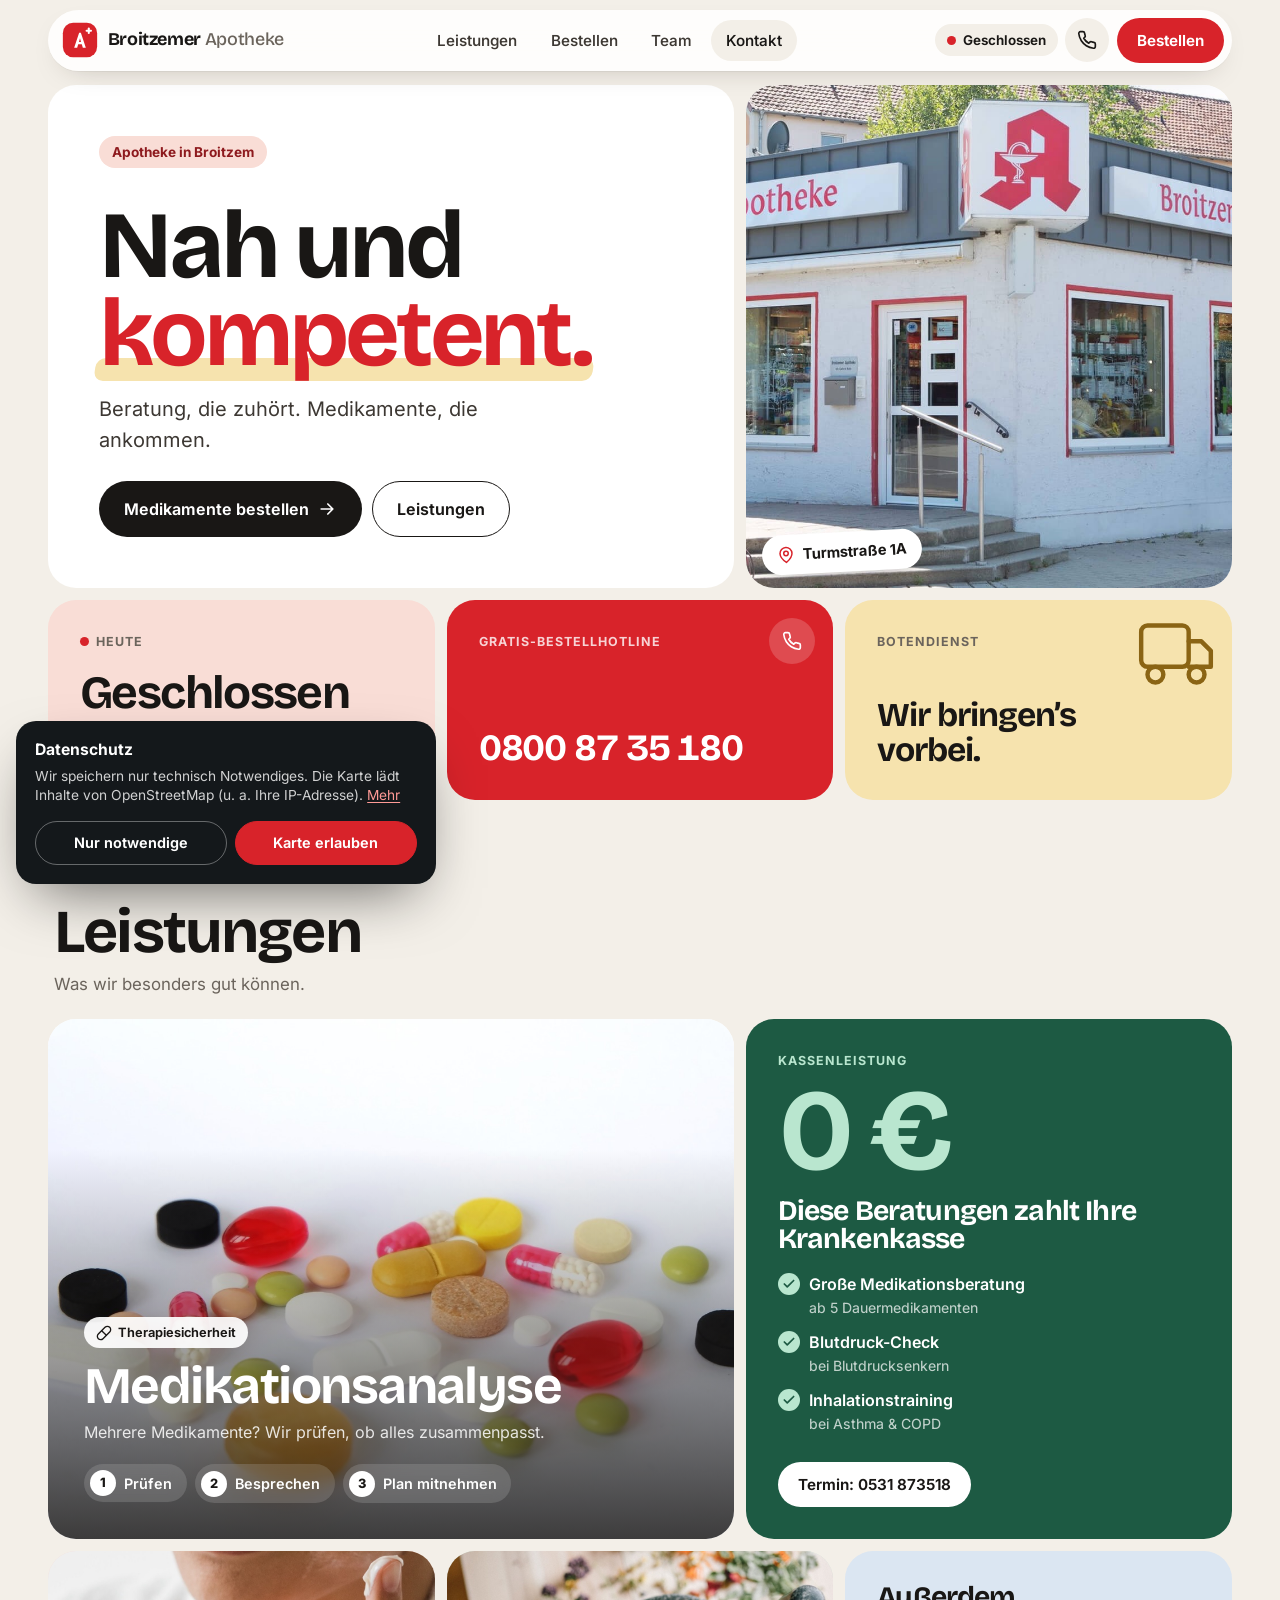
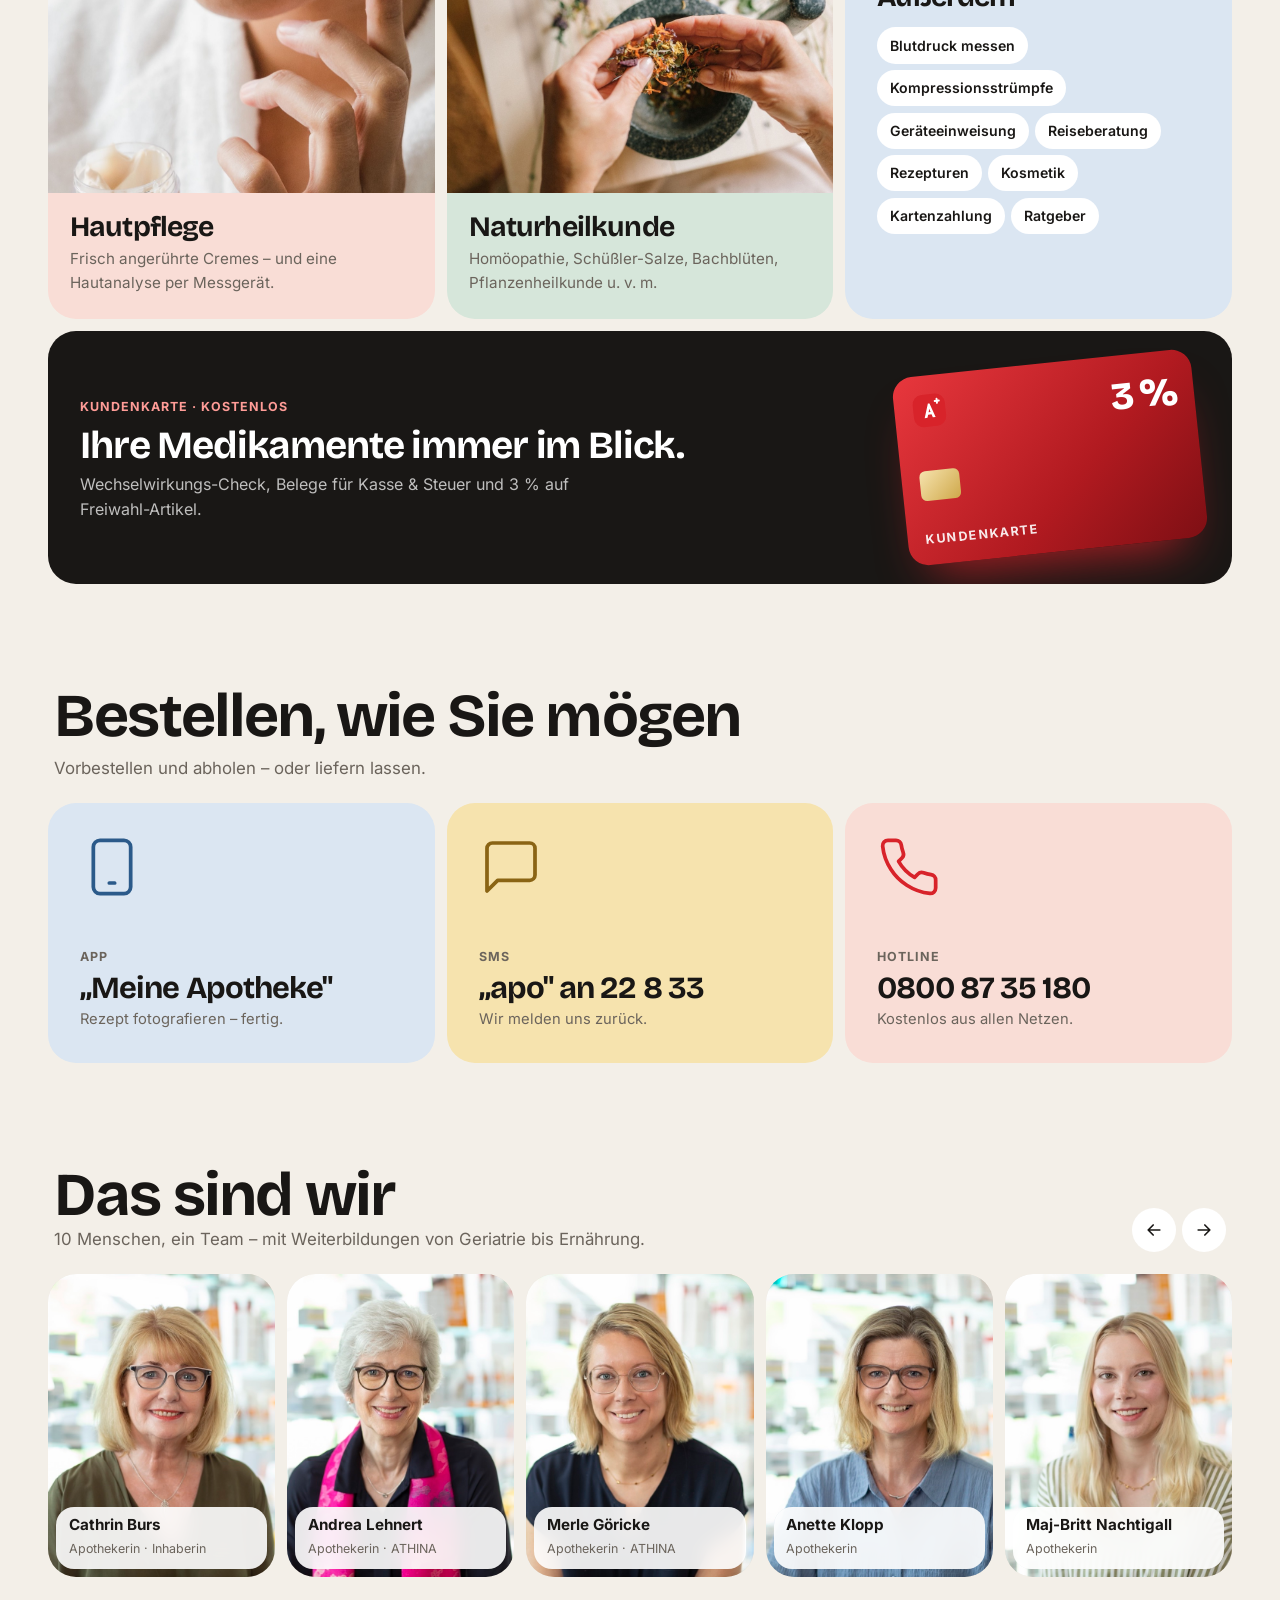
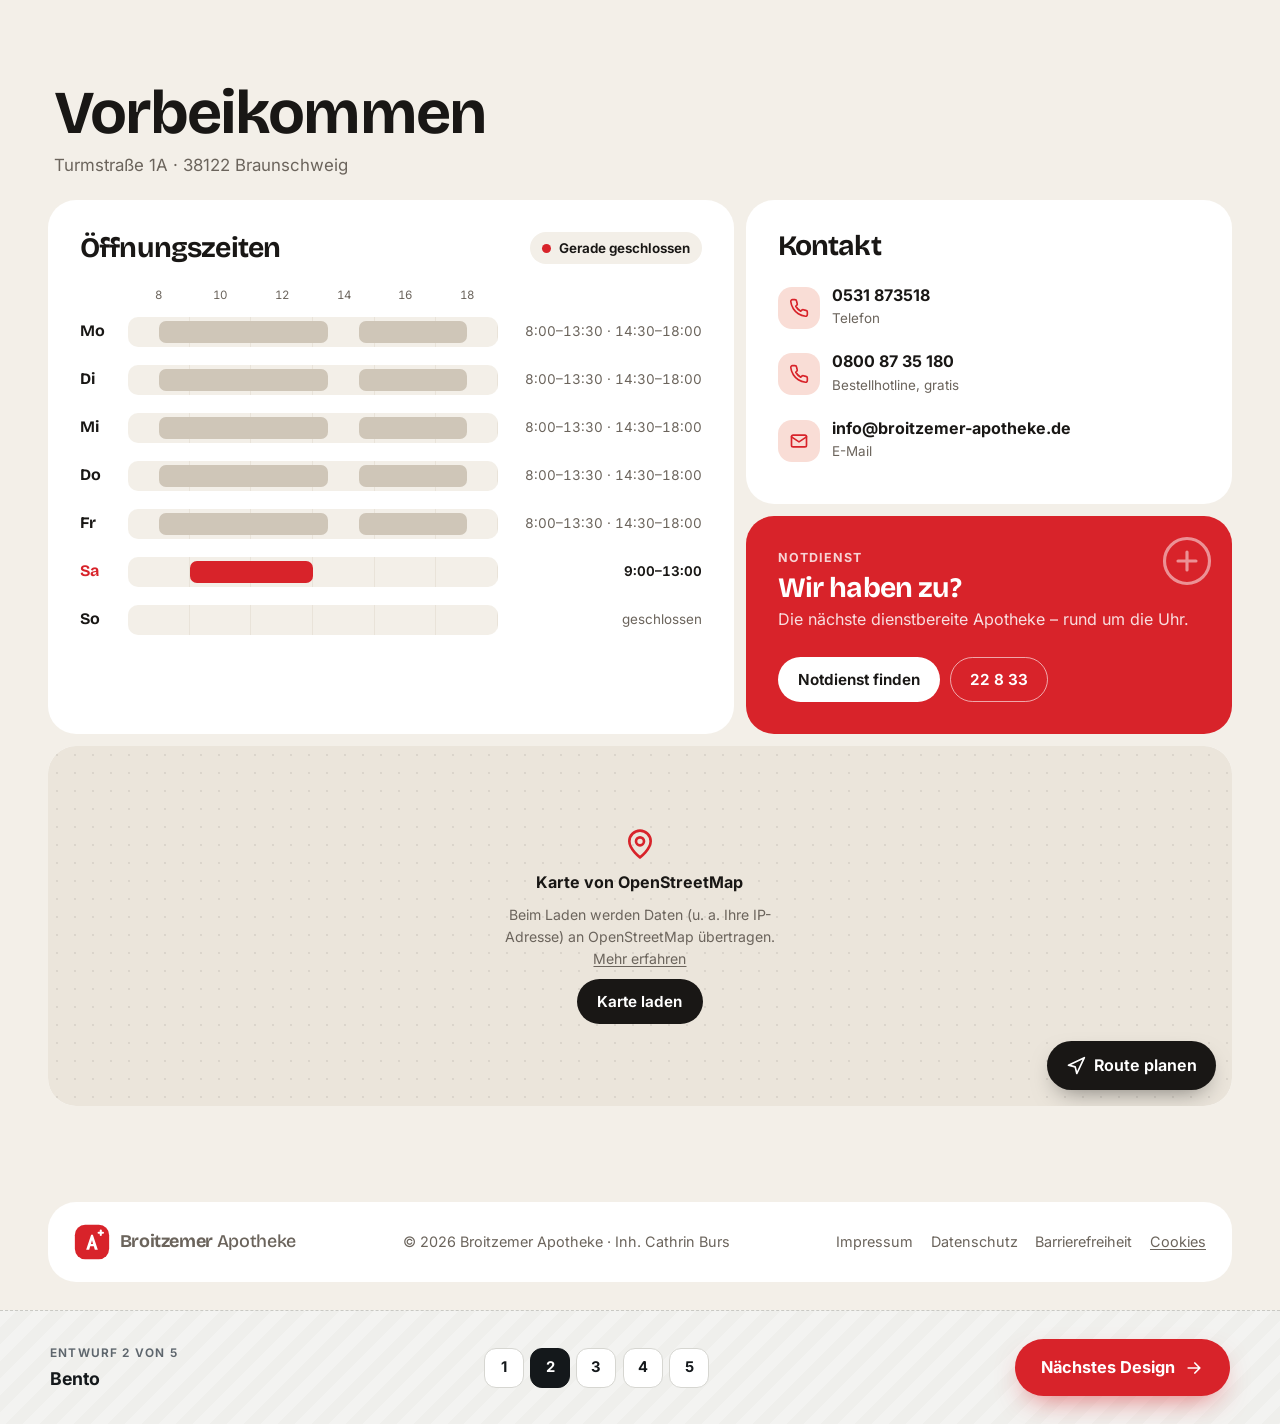
==== commit 9f5f4186: "Entwürfe 4 (Technisch) und 5 (Minimal), Intro bei jedem Laden, Team-Raster am Handy - Intro-Pop-up e" ====
--- a/index2.html
+++ b/index2.html
@@ -315,11 +315,13 @@
   <!-- ===================== ENTWURFS-UMSCHALTER ===================== -->
   <nav class="ds-switch" aria-label="Design-Entwürfe">
     <div class="ds-inner">
-      <div class="ds-label"><small>Entwurf 2 von 3</small><b>Bento</b></div>
+      <div class="ds-label"><small>Entwurf 2 von 5</small><b>Bento</b></div>
       <div class="ds-dots">
         <a href="index.html" aria-label="Entwurf 1">1</a>
         <a href="index2.html" aria-current="page" aria-label="Entwurf 2">2</a>
         <a href="index3.html" aria-label="Entwurf 3">3</a>
+        <a href="index4.html" aria-label="Entwurf 4">4</a>
+        <a href="index5.html" aria-label="Entwurf 5">5</a>
       </div>
       <a class="ds-next" href="index3.html">Nächstes Design <svg class="i" aria-hidden="true"><use href="#i-arrow"/></svg></a>
     </div>
--- a/assets/css/design2.css
+++ b/assets/css/design2.css
@@ -353,9 +353,19 @@
   .way strong { font-size: 1.35rem; margin: .1rem 0; }
 
   .sec-head-split { grid-template-columns: 1fr; }
+  /* Team: kompaktes 3er-Raster statt Karussell */
   .car-btns { display: none; }
-  .team-car { margin-inline: calc(-1 * clamp(12px, 3vw, 28px)); }
-  .team { grid-auto-columns: 62%; padding-inline: clamp(12px, 3vw, 28px); scroll-padding-inline: clamp(12px, 3vw, 28px); }
+  .team { grid-auto-flow: row; grid-template-columns: repeat(3, 1fr); grid-auto-columns: auto; overflow: visible; gap: 14px 8px; }
+  .team li { border-radius: 0; background: none; overflow: visible; }
+  .team img { border-radius: 16px; background: #e7e0d5; }
+  .team li:hover img { transform: none; }
+  .team li > span { display: block; position: static; padding: .45rem .1rem 0; background: none; backdrop-filter: none; -webkit-backdrop-filter: none; }
+  .team b { font-size: .8rem; }
+  .team small { font-size: .7rem; line-height: 1.25; display: block; }
+  .team li:first-child { grid-column: 1 / -1; display: grid; grid-template-columns: calc((100% - 16px) / 3) 1fr; column-gap: 12px; align-items: center; }
+  .team li:first-child > span { padding: 0; }
+  .team li:first-child b { font-size: 1.05rem; }
+  .team li:first-child small { font-size: .85rem; }
 
   .wk-axis { margin-left: 44px; margin-right: 0; }
   .wk { grid-template-columns: 30px 1fr; row-gap: 2px; }
--- a/assets/css/shared.css
+++ b/assets/css/shared.css
@@ -43,10 +43,10 @@
   font-weight: 750; letter-spacing: -.02em; color: var(--x-ink); margin: 0;
 }
 .intro-lead { margin: .6rem 0 1.4rem; font-size: 1.05rem; color: #3b4248; }
-.intro-list { list-style: none; padding: 0; margin: 0 0 1.4rem; display: grid; gap: .55rem; }
+.intro-list { list-style: none; padding: 0; margin: 0 0 1.4rem; display: grid; gap: .45rem; }
 .intro-list li {
-  display: grid; grid-template-columns: auto 1fr; gap: .15rem .9rem; align-items: center;
-  padding: .75rem .9rem; border: 1px solid var(--x-line); border-radius: 16px;
+  display: grid; grid-template-columns: auto 1fr; gap: .1rem .9rem; align-items: center;
+  padding: .6rem .9rem; border: 1px solid var(--x-line); border-radius: 16px;
 }
 .intro-list .n {
   grid-row: span 2; width: 38px; height: 38px; border-radius: 12px; display: grid; place-items: center;
@@ -55,6 +55,8 @@
 .intro-list li:nth-child(1) .n { background: #d8232a; }
 .intro-list li:nth-child(2) .n { background: #e9a23b; }
 .intro-list li:nth-child(3) .n { background: #14181b; }
+.intro-list li:nth-child(4) .n { background: #1f5f99; }
+.intro-list li:nth-child(5) .n { background: #7a8288; }
 .intro-list b { font-size: .98rem; line-height: 1.2; }
 .intro-list small { font-size: .84rem; color: var(--x-muted); line-height: 1.3; }
 .intro-hint { font-size: .86rem; color: var(--x-muted); margin: 0 0 1.4rem; }
